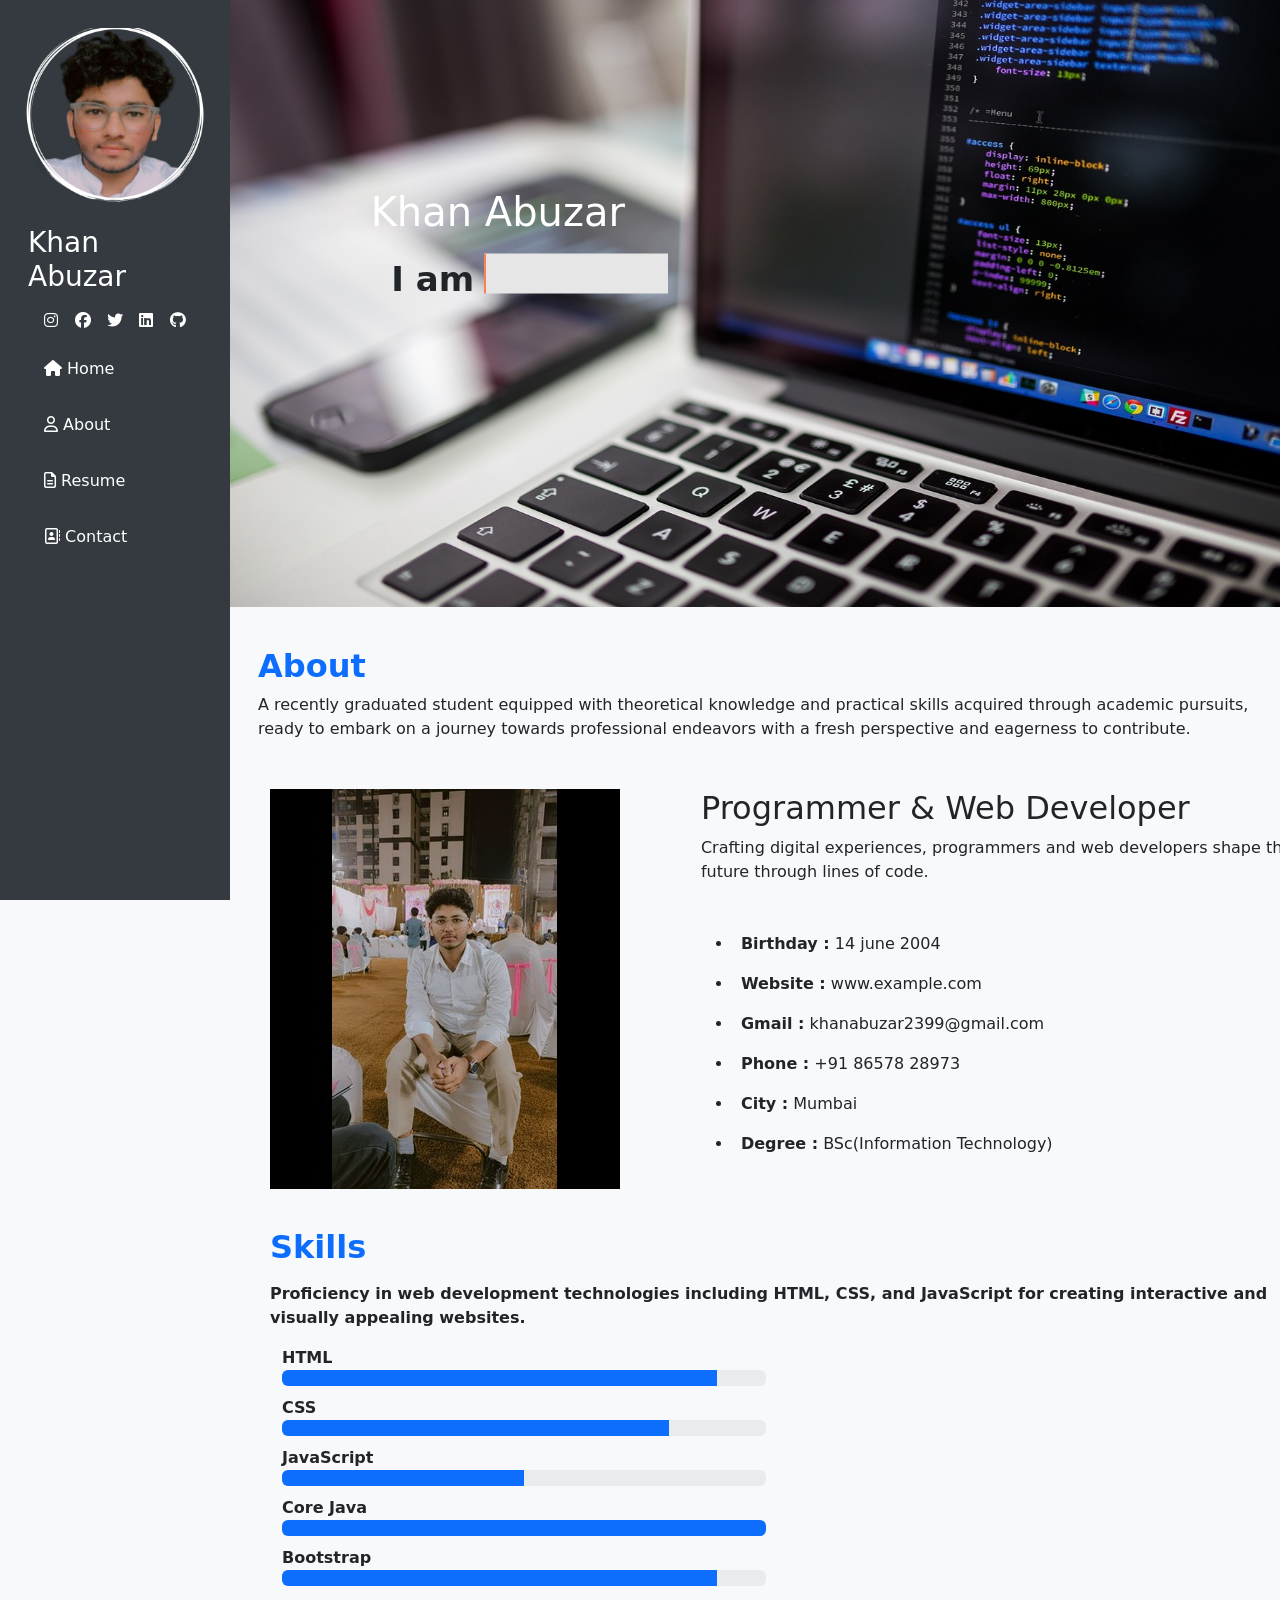
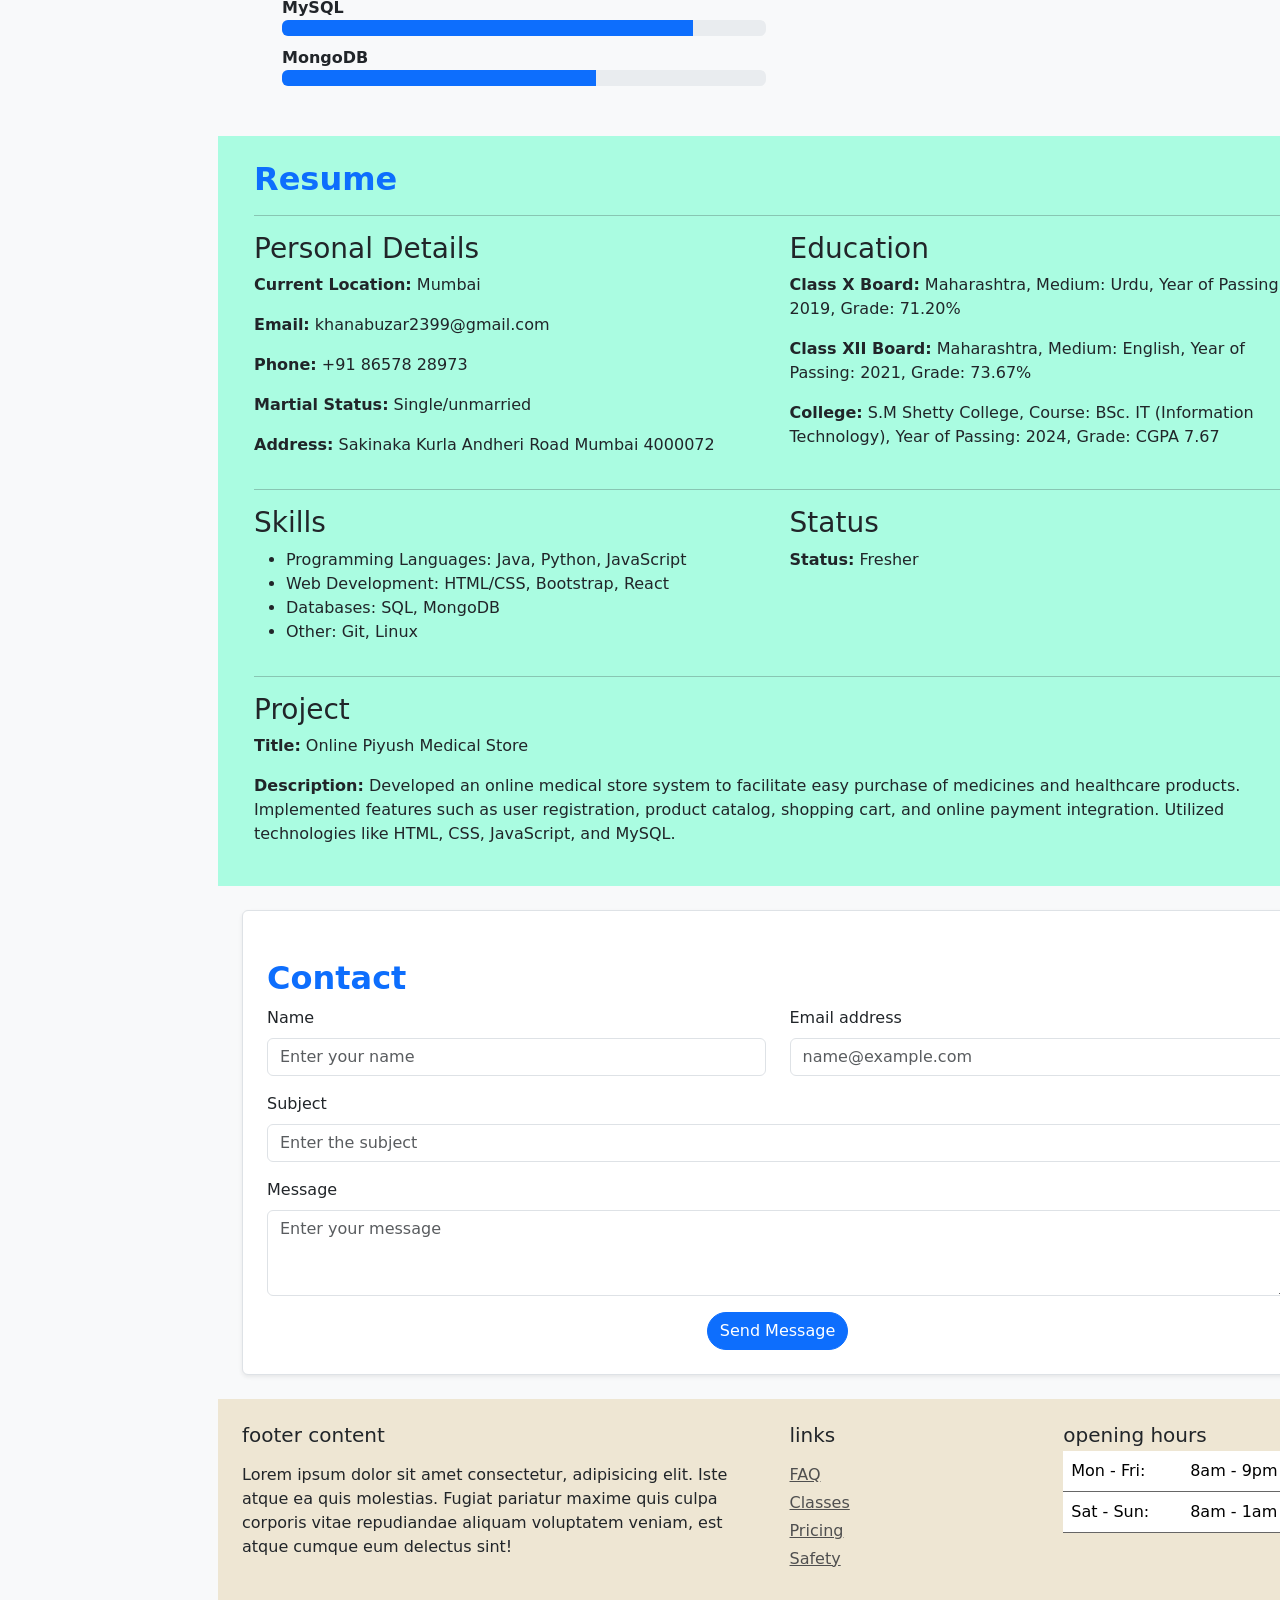
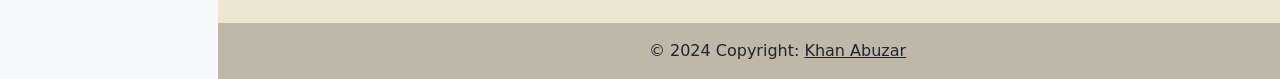
==== index.html @ fae21157 "updated" ====
<!DOCTYPE html>
<html lang="en">

<head>
  <meta charset="UTF-8">
  <meta name="viewport" content="width=device-width, initial-scale=1.0">
  <link rel="stylesheet" href="https://cdnjs.cloudflare.com/ajax/libs/font-awesome/6.5.2/css/all.min.css">
  <link href="https://cdn.jsdelivr.net/npm/bootstrap@5.0.2/dist/css/bootstrap.min.css" rel="stylesheet">
  <!-- <link rel="stylesheet" href="style.css"> -->

  <title>Portfolio</title>
  <link rel="stylesheet" href="style.css">
</head>

<body class="bg-light">
  <div class="container-fluid row bg-muted">
    <div class="col sidebar ">
      <div><img src="images/me.png" alt="Khan Abuzar" class="mt-2" style="width: 100%;height: 100%;"></div>
      <div><a href="#home" class="text-decoration-none">
          <h3 class="text-white m-2">Khan Abuzar</h3>
        </a></div>
      <div class="d-flex justify-content-evenly p-2">
        <a href="https://www.instagram.com/_khan._.abuzar?igsh=NXJ3Nm5ucWswZ2F3" target="_blank" class="text-white"><i
            class="fab fa-instagram"></i></a>
        <a href="https://www.facebook.com/khanabuzar2399?mibextid=ZbWKwL" target="_blank" class="text-white"><i
            class="fab fa-facebook"></i></a>
        <a href="https://x.com/khanabuzar2399?t=Pi8Bt6hVLqm0GGHhpwxqOA&s=08" target="_blank" class="text-white"><i
            class="fab fa-twitter"></i></a>
        <a href="https://www.linkedin.com/in/khan-abuzar-1356752b1" target="_blank" class="text-white"><i
            class="fab fa-linkedin"></i></a>
        <a href="https://github.com/khanabuzar-2399" target="_blank" class="text-white"><i
            class="fab fa-github"></i></a>
      </div>
      <div>
        <ul class="nav flex-column d-flex justify-content-evenly">
          <li class="nav-item m-2">
            <a class="nav-link text-white list-group-item-action" href="#home"><i class="fas fa-home"></i> Home</a>
          </li>
          <li class="nav-item m-2">
            <a class="nav-link text-white list-group-item-action" href="#about"><i class="far fa-user"></i> About</a>
          </li>
          <li class="nav-item m-2">
            <a class="nav-link text-white list-group-item-action" href="#resume"><i class="far fa-file-alt"></i>
              Resume</a>
          </li>
          <li class="nav-item m-2">
            <a class="nav-link text-white list-group-item-action" href="#contact"><i class="far fa-address-book"></i>
              Contact</a>
          </li>
        </ul>
      </div>
    </div>
    <div class="col content-area ">
      <section id="home" class="position-relative">
        <img src="images/1.jpg" alt="Home" style="width: 1119px; height: 607px;">
        <h1 id="text" class="position-absolute translate-middle text-white ">Khan Abuzar</h1>
        <div class="animated-text position-absolute translate-middle" id="text2">
          I am  <span></span>
        </div>
      </section>
      <section id="about" class="m-4 p-3">
        <h2><b class="text-primary">About</b></h2>
        <p>A recently graduated student equipped with theoretical knowledge and practical skills acquired through
          academic pursuits, ready to embark on a journey towards professional endeavors with a fresh perspective and
          eagerness to contribute.</p>
        <div class="row mt-4 py-4">
          <div class="col-5 px-4"><img src="images/abuzar.jpeg" alt="Khan Abuzar" style="width: 350px; height: 400px;">
          </div>
          <div class="col">
            <h2>Programmer & Web Developer</h2>
            <p>Crafting digital experiences, programmers and web developers shape the future through lines of code.</p>
            <ul class="py-4">
              <li class="p-2"><b>Birthday :</b> 14 june 2004</li>
              <li class="p-2"><b>Website :</b> www.example.com</li>
              <li class="p-2"><b>Gmail :</b> khanabuzar2399@gmail.com</li>
              <li class="p-2"><b>Phone :</b> +91 86578 28973</li>
              <li class="p-2"><b>City :</b> Mumbai</li>
              <li class="p-2"><b>Degree :</b> BSc(Information Technology)</li>
            </ul>
          </div>
        </div>
        <div class="container-fluid bg-muted">
          <h2><b class="text-primary">Skills</b></h2>
          <p></p>
          <p><b>Proficiency in web development technologies including HTML, CSS, and JavaScript for creating interactive
              and visually appealing websites.</b></p>
          <div class="container">
            <div class="row">
              <div class="col-md-6">
                <div class="skill">
                  <div class="skill-name">HTML</div>
                  <div class="progress">
                    <div class="progress-bar" role="progressbar" style="width: 90%;" aria-valuenow="90"
                      aria-valuemin="0" aria-valuemax="100"></div>
                  </div>
                </div>
                <div class="skill">
                  <div class="skill-name">CSS</div>
                  <div class="progress">
                    <div class="progress-bar" role="progressbar" style="width: 80%;" aria-valuenow="80"
                      aria-valuemin="0" aria-valuemax="100"></div>
                  </div>
                </div>
                <div class="skill">
                  <div class="skill-name">JavaScript</div>
                  <div class="progress">
                    <div class="progress-bar" role="progressbar" style="width: 50%;" aria-valuenow="75"
                      aria-valuemin="0" aria-valuemax="100"></div>
                  </div>
                </div>
                <div class="skill">
                  <div class="skill-name">Core Java</div>
                  <div class="progress">
                    <div class="progress-bar" role="progressbar" style="width: 100%;" aria-valuenow="75"
                      aria-valuemin="0" aria-valuemax="100"></div>
                  </div>
                </div>
                <div class="skill">
                  <div class="skill-name">Bootstrap</div>
                  <div class="progress">
                    <div class="progress-bar" role="progressbar" style="width: 90%;" aria-valuenow="75"
                      aria-valuemin="0" aria-valuemax="100"></div>
                  </div>
                </div>
                <div class="skill">
                  <div class="skill-name">MySQL</div>
                  <div class="progress">
                    <div class="progress-bar" role="progressbar" style="width: 85%;" aria-valuenow="75"
                      aria-valuemin="0" aria-valuemax="100"></div>
                  </div>
                </div>
                <div class="skill">
                  <div class="skill-name">MongoDB</div>
                  <div class="progress">
                    <div class="progress-bar" role="progressbar" style="width: 65%;" aria-valuenow="80"
                      aria-valuemin="0" aria-valuemax="100"></div>
                  </div>
                </div>
              </div>
            </div>
          </div>
        </div>
      </section>

      <section id="resume" class="mt-4 p-4 container-fluid" style="background-color: rgb(170, 252, 225);">

        <div class="container">
          <h2 class="text-primary"><b>Resume</b></h2>
          <hr>
          <div class="row">
            <div class="col-md-6">
              <h3>Personal Details</h3>
              <p><strong>Current Location:</strong> Mumbai</p>
              <p><strong>Email:</strong> khanabuzar2399@gmail.com</p>
              <p><strong>Phone:</strong> +91 86578 28973</p>
              <p><strong>Martial Status:</strong> Single/unmarried</p>
              <p><strong>Address:</strong> Sakinaka Kurla Andheri Road Mumbai 4000072</p>
            </div>
            <div class="col-md-6">
              <h3>Education</h3>
              <p><strong>Class X Board:</strong> Maharashtra, Medium: Urdu, Year of Passing: 2019, Grade: 71.20%</p>
              <p><strong>Class XII Board:</strong> Maharashtra, Medium: English, Year of Passing: 2021, Grade: 73.67%
              </p>
              <p><strong>College:</strong> S.M Shetty College, Course: BSc. IT (Information Technology), Year of
                Passing: 2024, Grade: CGPA 7.67</p>
            </div>
          </div>
          <hr>
          <div class="row">
            <div class="col-md-6">
              <h3>Skills</h3>
              <ul>
                <li>Programming Languages: Java, Python, JavaScript</li>
                <li>Web Development: HTML/CSS, Bootstrap, React</li>
                <li>Databases: SQL, MongoDB</li>
                <li>Other: Git, Linux</li>
              </ul>
            </div>
            <div class="col-md-6">
              <h3>Status</h3>
              <p><strong>Status:</strong> Fresher</p>
            </div>
          </div>
          <hr>
          <div class="row">
            <div class="col-md-12">
              <h3>Project</h3>
              <p><strong>Title:</strong> Online Piyush Medical Store</p>
              <p><strong>Description:</strong> Developed an online medical store system to facilitate easy purchase of
                medicines and healthcare products. Implemented features such as user registration, product catalog,
                shopping cart, and online payment integration. Utilized technologies like HTML, CSS, JavaScript,
                and MySQL.</p>
            </div>
          </div>
        </div>
      </section>



      <div
        class="bg-white m-4 shadow row no-gutters border rounded overflow-hidden flex-md-row mb-4 shadow-sm h-md-250 position-relative">
        <section id="contact" class="mt-4 p-4">
          <h2><b class="text-primary">Contact</b></h2>
          <form action="https://formsubmit.co/khanabuzar2399@gmail.com" method="POST">
            <div class="mb-3 row">
              <div class="col-md-6 mb-3 mb-md-0">
                <label for="name" class="form-label">Name</label>
                <input type="text" name="name" class="form-control" id="name" placeholder="Enter your name" required>
              </div>
              <div class="col-md-6">
                <label for="email" class="form-label">Email address</label>
                <input type="email" name="email" class="form-control" id="email" placeholder="name@example.com"
                  required>
              </div>
            </div>
            <div class="mb-3">
              <label for="subject" class="form-label">Subject</label>
              <input type="text" name="subject" class="form-control" id="subject" placeholder="Enter the subject"
                required>
            </div>
            <div class="mb-3">
              <label for="message" class="form-label">Message</label>
              <textarea class="form-control" id="message" name="message" rows="3" placeholder="Enter your message"
                required></textarea>
            </div>
            <div class="text-center">
              <button type="submit" class="btn btn-primary rounded-pill">Send Message</button>
              <input type="hidden" name="_template" value="table">
            </div>
          </form>
        </section>
      </div>

      <div class="container-">
        <footer style="background-color: #eee6d3;">
          <div class="container p-4">
            <div class="row">
              <div class="col-lg-6 col-md-12 mb-4">
                <h5 class="mb-3 text-dark">footer content</h5>
                <p>
                  Lorem ipsum dolor sit amet consectetur, adipisicing elit. Iste atque ea quis
                  molestias. Fugiat pariatur maxime quis culpa corporis vitae repudiandae aliquam
                  voluptatem veniam, est atque cumque eum delectus sint!
                </p>
              </div>
              <div class="col-lg-3 col-md-6 mb-4">
                <h5 class="mb-3 text-dark">links</h5>
                <ul class="list-unstyled mb-0">
                  <li class="mb-1">
                    <a href="#!" style="color: #4f4f4f;">FAQ</a>
                  </li>
                  <li class="mb-1">
                    <a href="#!" style="color: #4f4f4f;">Classes</a>
                  </li>
                  <li class="mb-1">
                    <a href="#!" style="color: #4f4f4f;">Pricing</a>
                  </li>
                  <li>
                    <a href="#!" style="color: #4f4f4f;">Safety</a>
                  </li>
                </ul>
              </div>
              <div class="col-lg-3 col-md-6 mb-4">
                <h5 class="mb-1 text-dark">opening hours</h5>
                <table class="table" style="border-color: #666;">
                  <tbody>
                    <tr>
                      <td>Mon - Fri:</td>
                      <td>8am - 9pm</td>
                    </tr>
                    <tr>
                      <td>Sat - Sun:</td>
                      <td>8am - 1am</td>
                    </tr>
                  </tbody>
                </table>
              </div>
            </div>
          </div>
          <div class="text-center p-3" style="background-color: rgba(0, 0, 0, 0.2);">
            © 2024 Copyright:
            <a class="text-dark" href="#">Khan Abuzar</a>
          </div>
          <!-- Copyright -->
        </footer>
        
      </div>
    </div>
  </div>




  <script src="https://cdn.jsdelivr.net/npm/bootstrap@5.0.2/dist/js/bootstrap.bundle.min.js"></script>
</body>

</html>
---- style.css ----
.skill {
  margin-bottom: 10px;
}

.skill-name {
  font-weight: bold;
}

.sidebar {
  position: fixed;
  top: 0;
  bottom: 0;
  left: 0;
  z-index: 1000;
  overflow-y: auto;
  width: 230px;
  padding: 20px;
  background-color: #343a40;
}

.content-area {
  margin-left: 206px;
  padding-right: 0;
}
#text{
  top: 35%;
  left: 25%;
}
#text2{
  top: 46%;
  left: 28%;
}


.animated-text{
font-size: 34px;
font-weight: 600;
min-width: 280px;
}

.animated-text span{
position: relative;
}

.animated-text span::before{
content: "Youtuber";
color: #ff7f50;
animation: words 20s infinite;
}

.animated-text span::after{
content: "";
position: absolute;
width: calc(100% + 10px);
height: 100%;
background-color: #E6E6E6;
border-left: 2px solid #ff7f50;
right: -8px;
animation: cursor .8s infinite, typing 20s steps(14) infinite;
}

@keyframes cursor {
to{
    border-left: 2px solid #ff7f5000;
}
}

@keyframes words {
0%,20%{
    content: "Developer";
}
21%,40%{
    content: "Designer";
}
41%,60%{
    content: "Programmer";
}
61%,80%{
    content: "Freelancer";
}
81%,100%{
    content: "Fresher";
}
}

@keyframes typing {
10%,15%,30%,35%,50%,55%,70%,75%,90%,95%{
    width: 0;
}
5%,20%,25%,40%,45%,60%,65%,80%,85%{
    width: calc(100% + 8px);
}
}
---- style.css ----
.skill {
  margin-bottom: 10px;
}

.skill-name {
  font-weight: bold;
}

.sidebar {
  position: fixed;
  top: 0;
  bottom: 0;
  left: 0;
  z-index: 1000;
  overflow-y: auto;
  width: 230px;
  padding: 20px;
  background-color: #343a40;
}

.content-area {
  margin-left: 206px;
  padding-right: 0;
}
#text{
  top: 35%;
  left: 25%;
}
#text2{
  top: 46%;
  left: 28%;
}


.animated-text{
font-size: 34px;
font-weight: 600;
min-width: 280px;
}

.animated-text span{
position: relative;
}

.animated-text span::before{
content: "Youtuber";
color: #ff7f50;
animation: words 20s infinite;
}

.animated-text span::after{
content: "";
position: absolute;
width: calc(100% + 10px);
height: 100%;
background-color: #E6E6E6;
border-left: 2px solid #ff7f50;
right: -8px;
animation: cursor .8s infinite, typing 20s steps(14) infinite;
}

@keyframes cursor {
to{
    border-left: 2px solid #ff7f5000;
}
}

@keyframes words {
0%,20%{
    content: "Developer";
}
21%,40%{
    content: "Designer";
}
41%,60%{
    content: "Programmer";
}
61%,80%{
    content: "Freelancer";
}
81%,100%{
    content: "Fresher";
}
}

@keyframes typing {
10%,15%,30%,35%,50%,55%,70%,75%,90%,95%{
    width: 0;
}
5%,20%,25%,40%,45%,60%,65%,80%,85%{
    width: calc(100% + 8px);
}
}
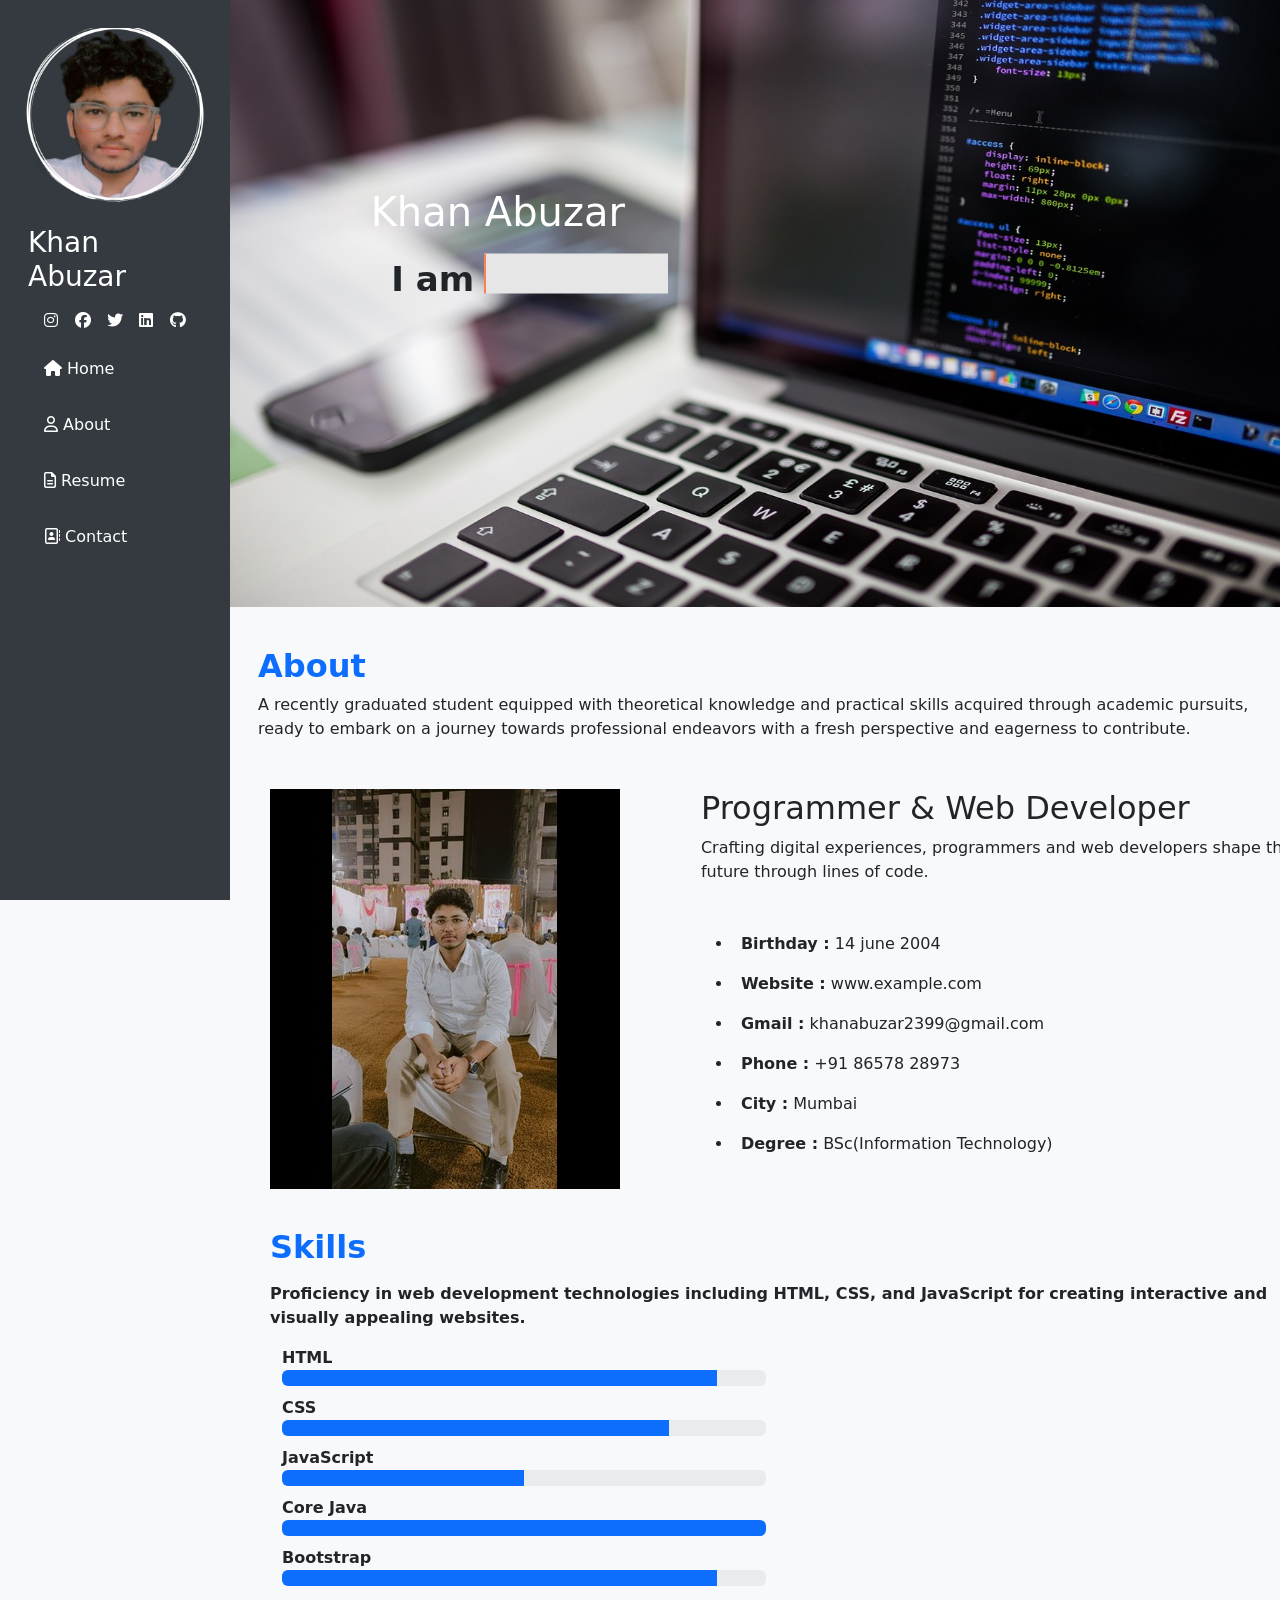
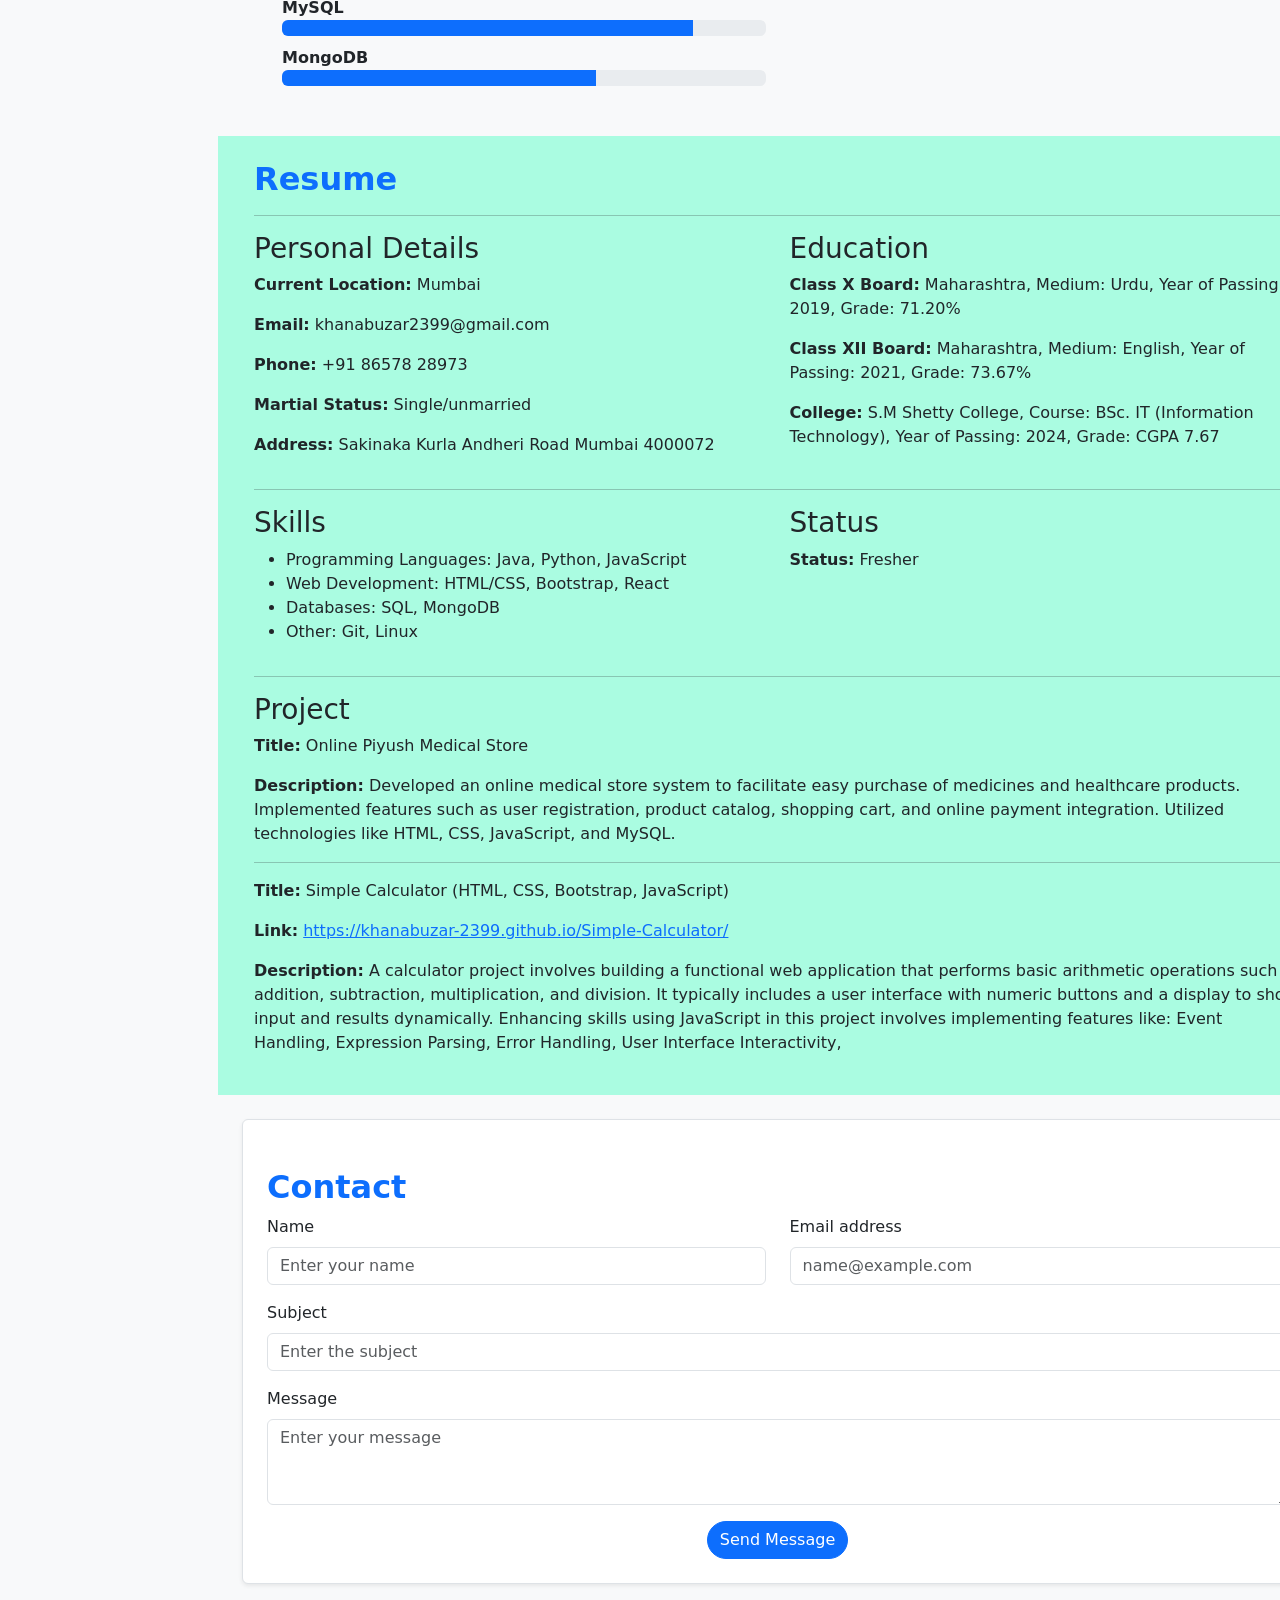
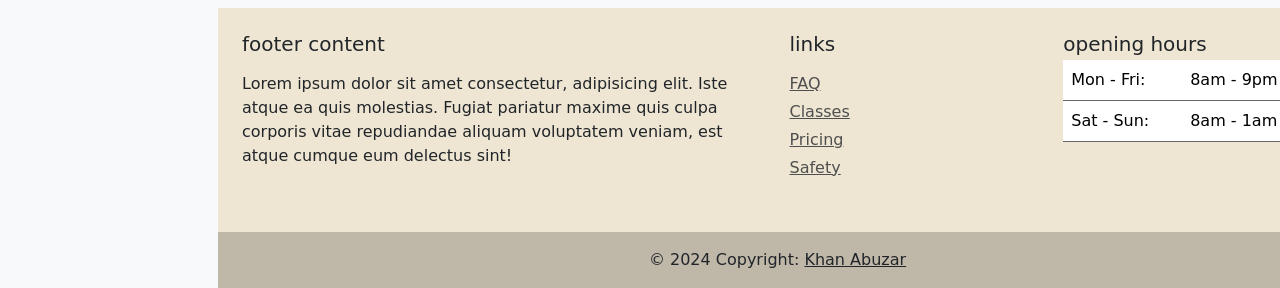
==== commit 903f1c36: "updated" ====
--- a/index.html
+++ b/index.html
@@ -55,7 +55,7 @@
         <img src="images/1.jpg" alt="Home" style="width: 1119px; height: 607px;">
         <h1 id="text" class="position-absolute translate-middle text-white ">Khan Abuzar</h1>
         <div class="animated-text position-absolute translate-middle" id="text2">
-          I am  <span></span>
+          I am <span></span>
         </div>
       </section>
       <section id="about" class="m-4 p-3">
@@ -190,6 +190,14 @@
                 medicines and healthcare products. Implemented features such as user registration, product catalog,
                 shopping cart, and online payment integration. Utilized technologies like HTML, CSS, JavaScript,
                 and MySQL.</p>
+              <hr>
+              <p><strong>Title:</strong> Simple Calculator (HTML, CSS, Bootstrap, JavaScript)</p>
+              <p><strong>Link:</strong> <a href="https://khanabuzar-2399.github.io/Simple-Calculator/" target="_blank">https://khanabuzar-2399.github.io/Simple-Calculator/</a></p>
+              <p><strong>Description:</strong> A calculator project involves building a functional web application that
+                performs basic arithmetic operations such as addition, subtraction, multiplication, and
+                division. It typically includes a user interface with numeric buttons and a display to show input and
+                results dynamically. Enhancing skills using JavaScript in this project involves implementing features
+                like: Event Handling, Expression Parsing, Error Handling, User Interface Interactivity, </p>
             </div>
           </div>
         </div>
@@ -283,7 +291,7 @@
           </div>
           <!-- Copyright -->
         </footer>
-        
+
       </div>
     </div>
   </div>
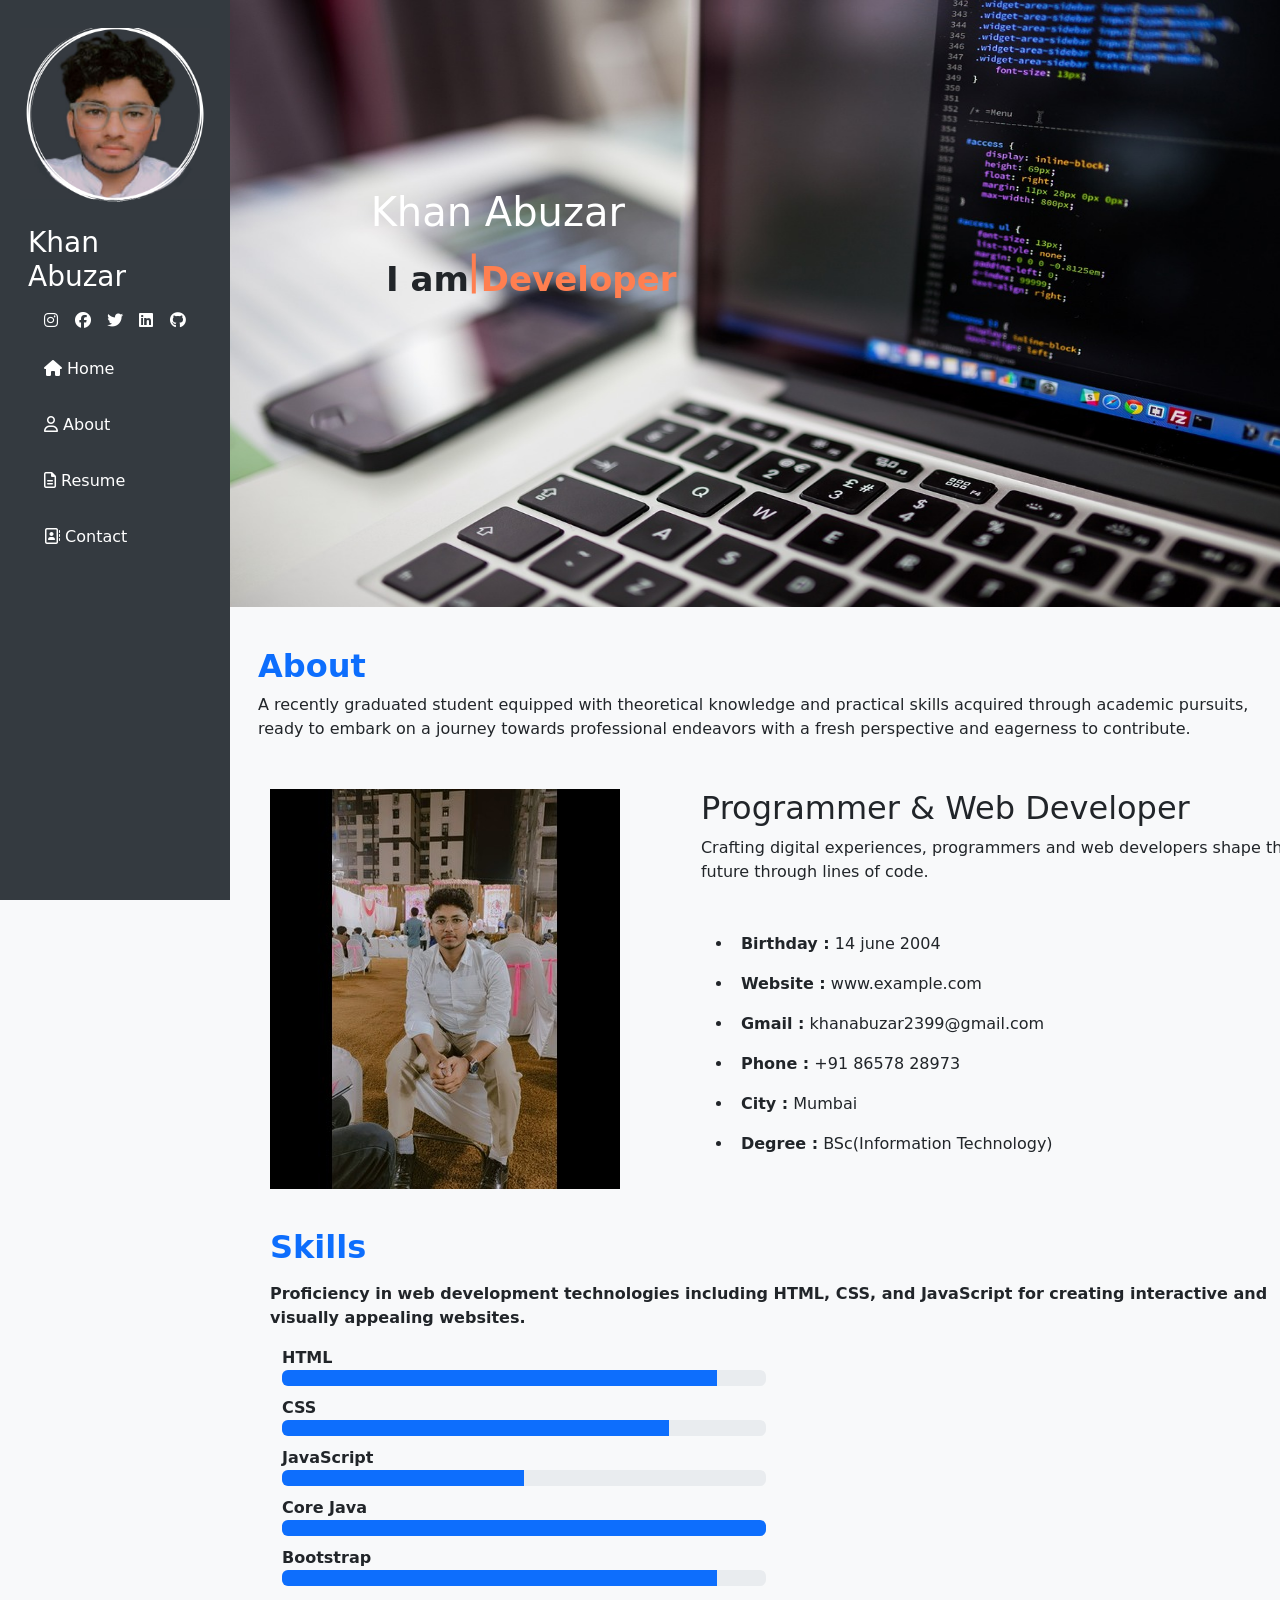
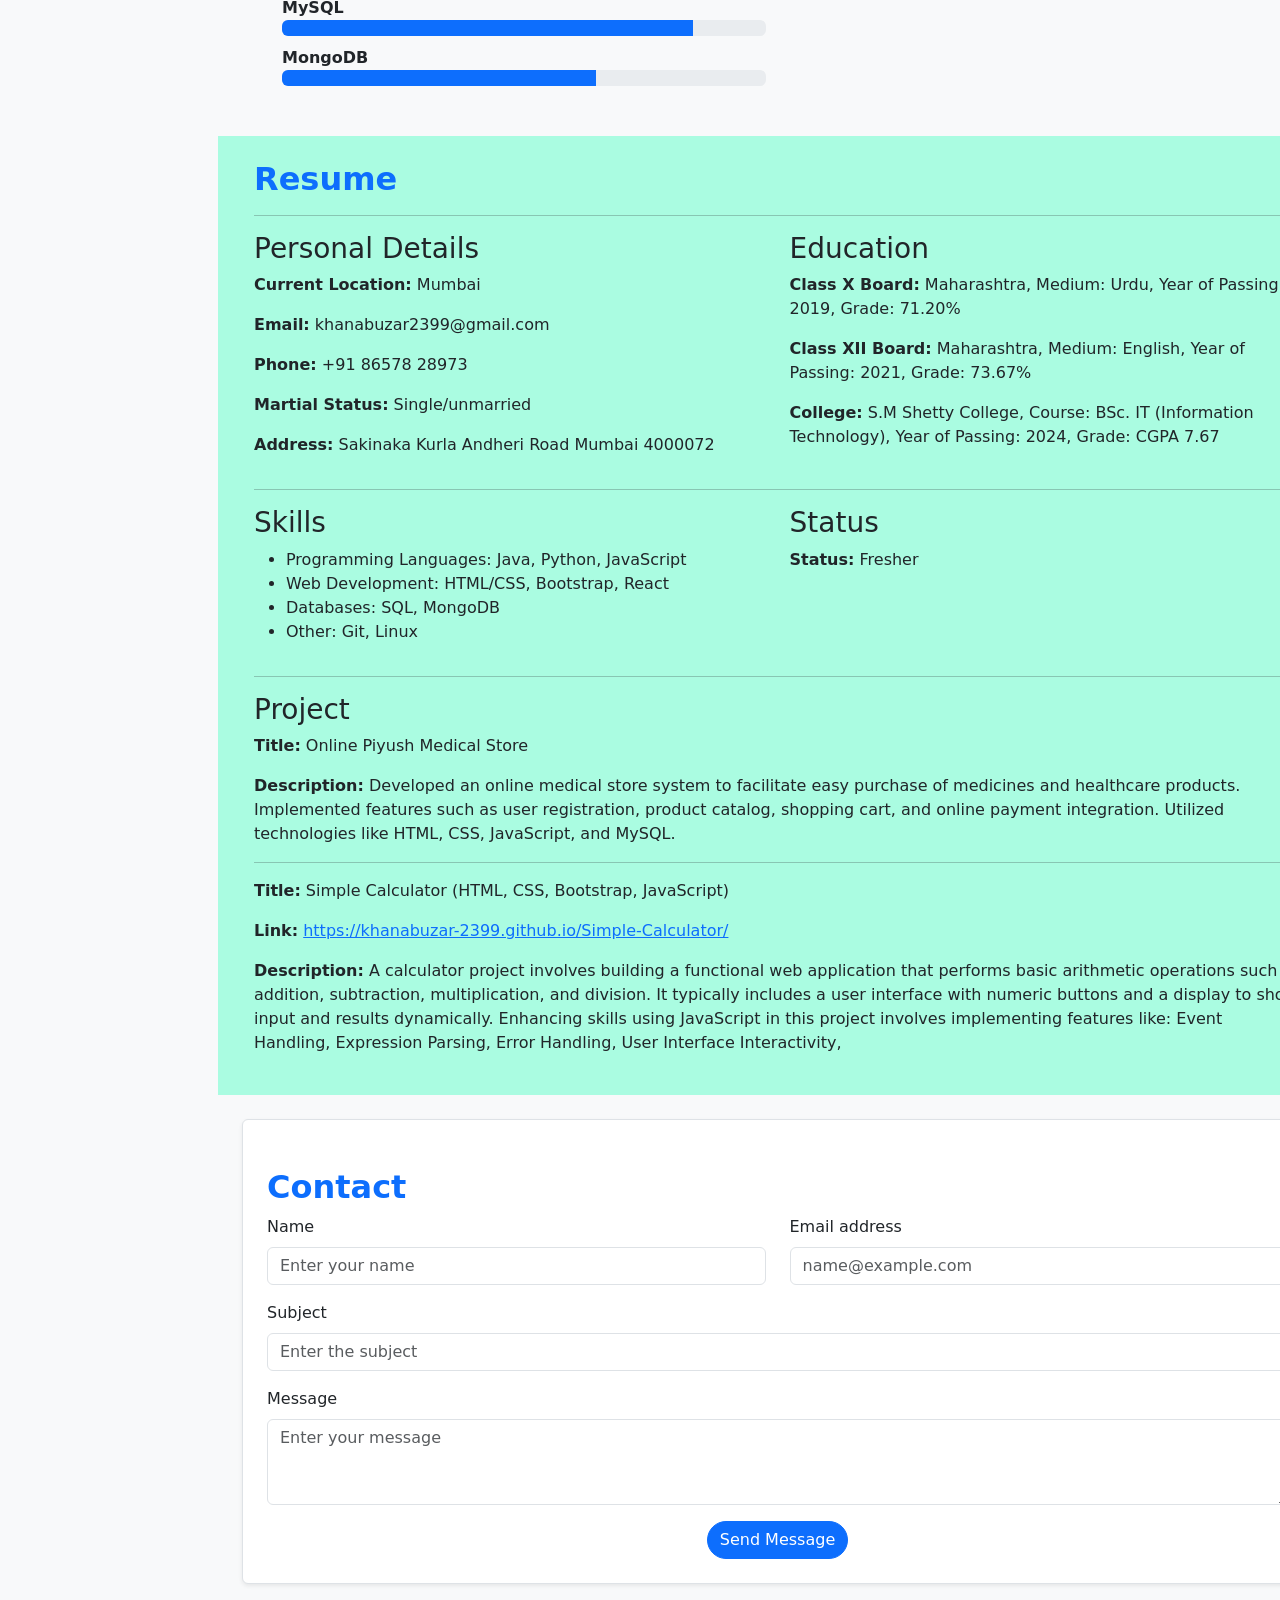
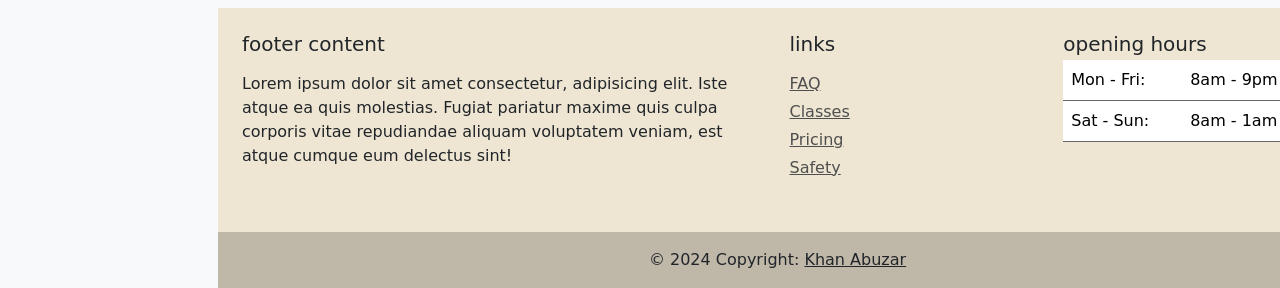
==== commit f343e97c: "1" ====
--- a/index.html
+++ b/index.html
@@ -296,9 +296,6 @@
     </div>
   </div>
 
-
-
-
   <script src="https://cdn.jsdelivr.net/npm/bootstrap@5.0.2/dist/js/bootstrap.bundle.min.js"></script>
 </body>
 
--- a/style.css
+++ b/style.css
@@ -44,7 +44,7 @@
 }
 
 .animated-text span::before{
-content: "Youtuber";
+content: "Developer";
 color: #ff7f50;
 animation: words 20s infinite;
 }
@@ -54,9 +54,9 @@
 position: absolute;
 width: calc(100% + 10px);
 height: 100%;
-background-color: #E6E6E6;
-border-left: 2px solid #ff7f50;
-right: -8px;
+/* background-color: #000000; */
+border-left: 4px solid #ff7f50;
+right: -1px;
 animation: cursor .8s infinite, typing 20s steps(14) infinite;
 }
 
@@ -78,7 +78,7 @@
 }
 61%,80%{
     content: "Freelancer";
-}
+} 
 81%,100%{
     content: "Fresher";
 }
--- a/style.css
+++ b/style.css
@@ -44,7 +44,7 @@
 }
 
 .animated-text span::before{
-content: "Youtuber";
+content: "Developer";
 color: #ff7f50;
 animation: words 20s infinite;
 }
@@ -54,9 +54,9 @@
 position: absolute;
 width: calc(100% + 10px);
 height: 100%;
-background-color: #E6E6E6;
-border-left: 2px solid #ff7f50;
-right: -8px;
+/* background-color: #000000; */
+border-left: 4px solid #ff7f50;
+right: -1px;
 animation: cursor .8s infinite, typing 20s steps(14) infinite;
 }
 
@@ -78,7 +78,7 @@
 }
 61%,80%{
     content: "Freelancer";
-}
+} 
 81%,100%{
     content: "Fresher";
 }
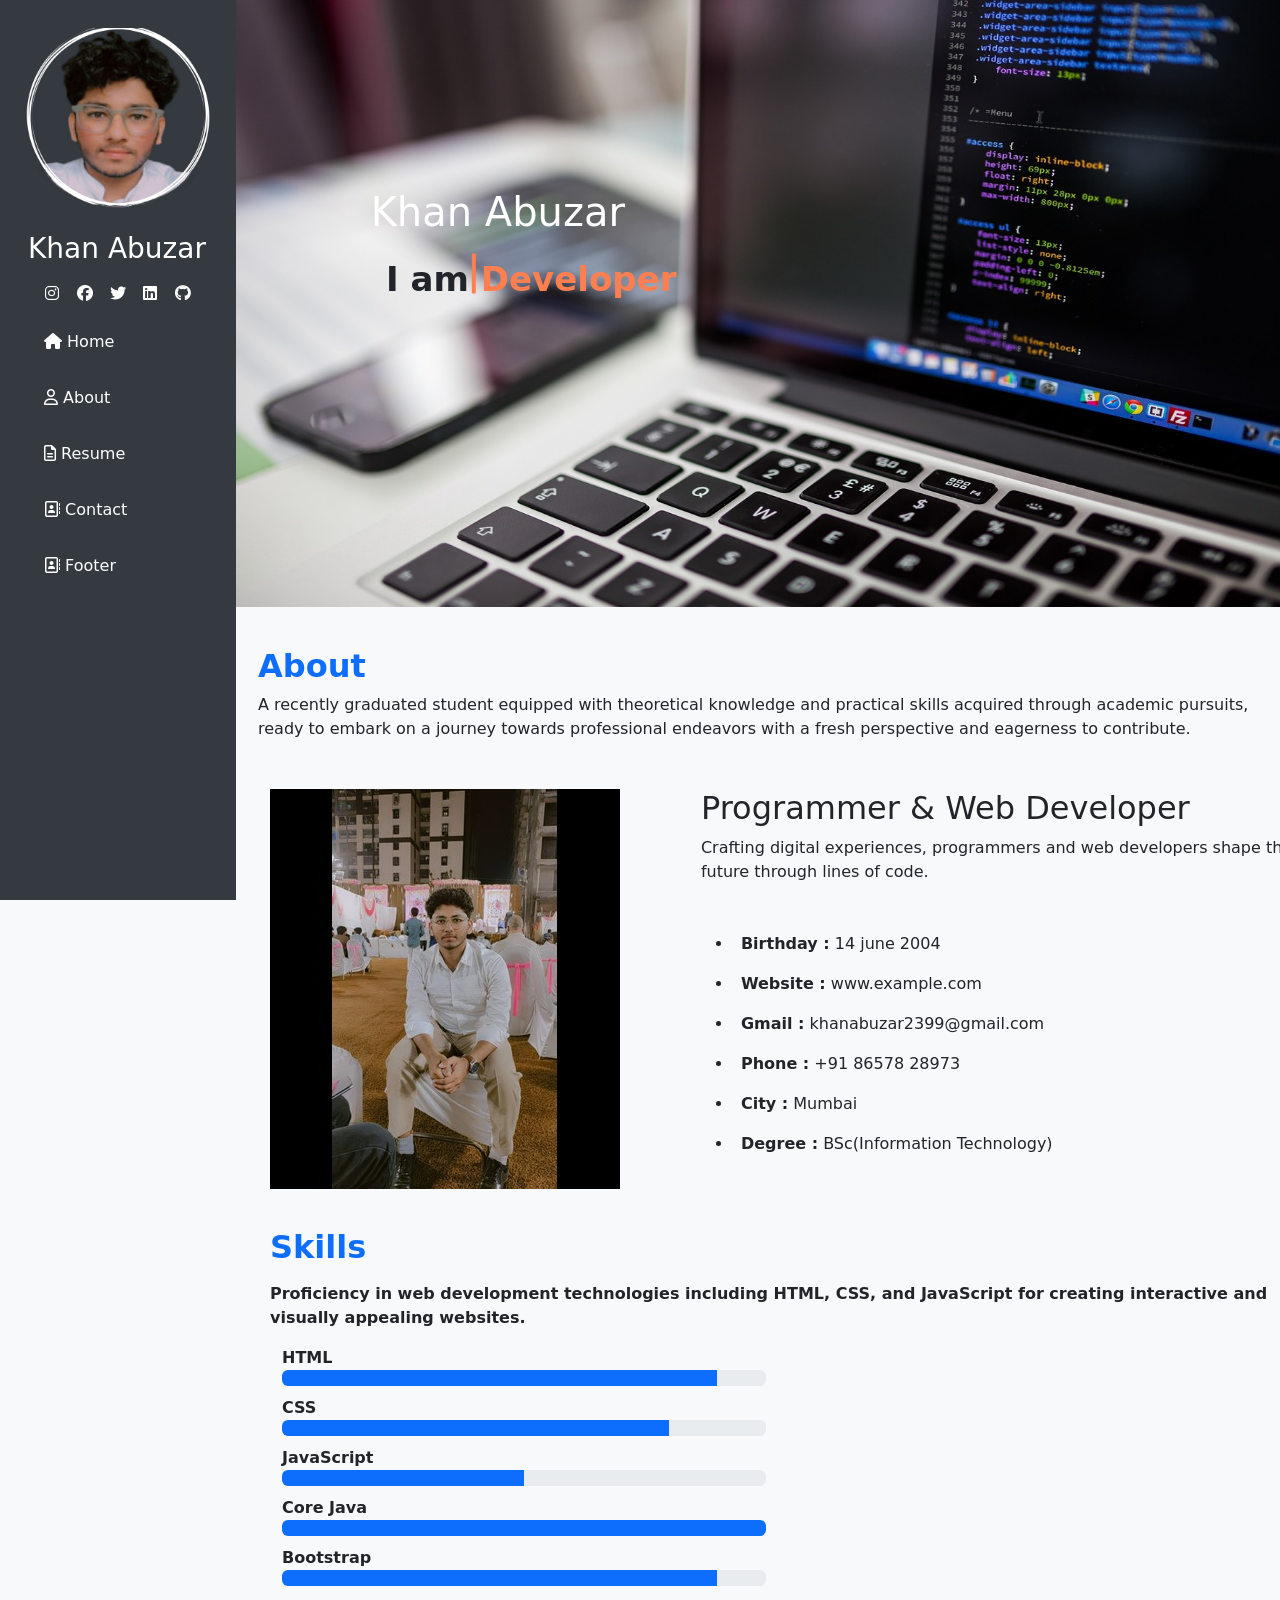
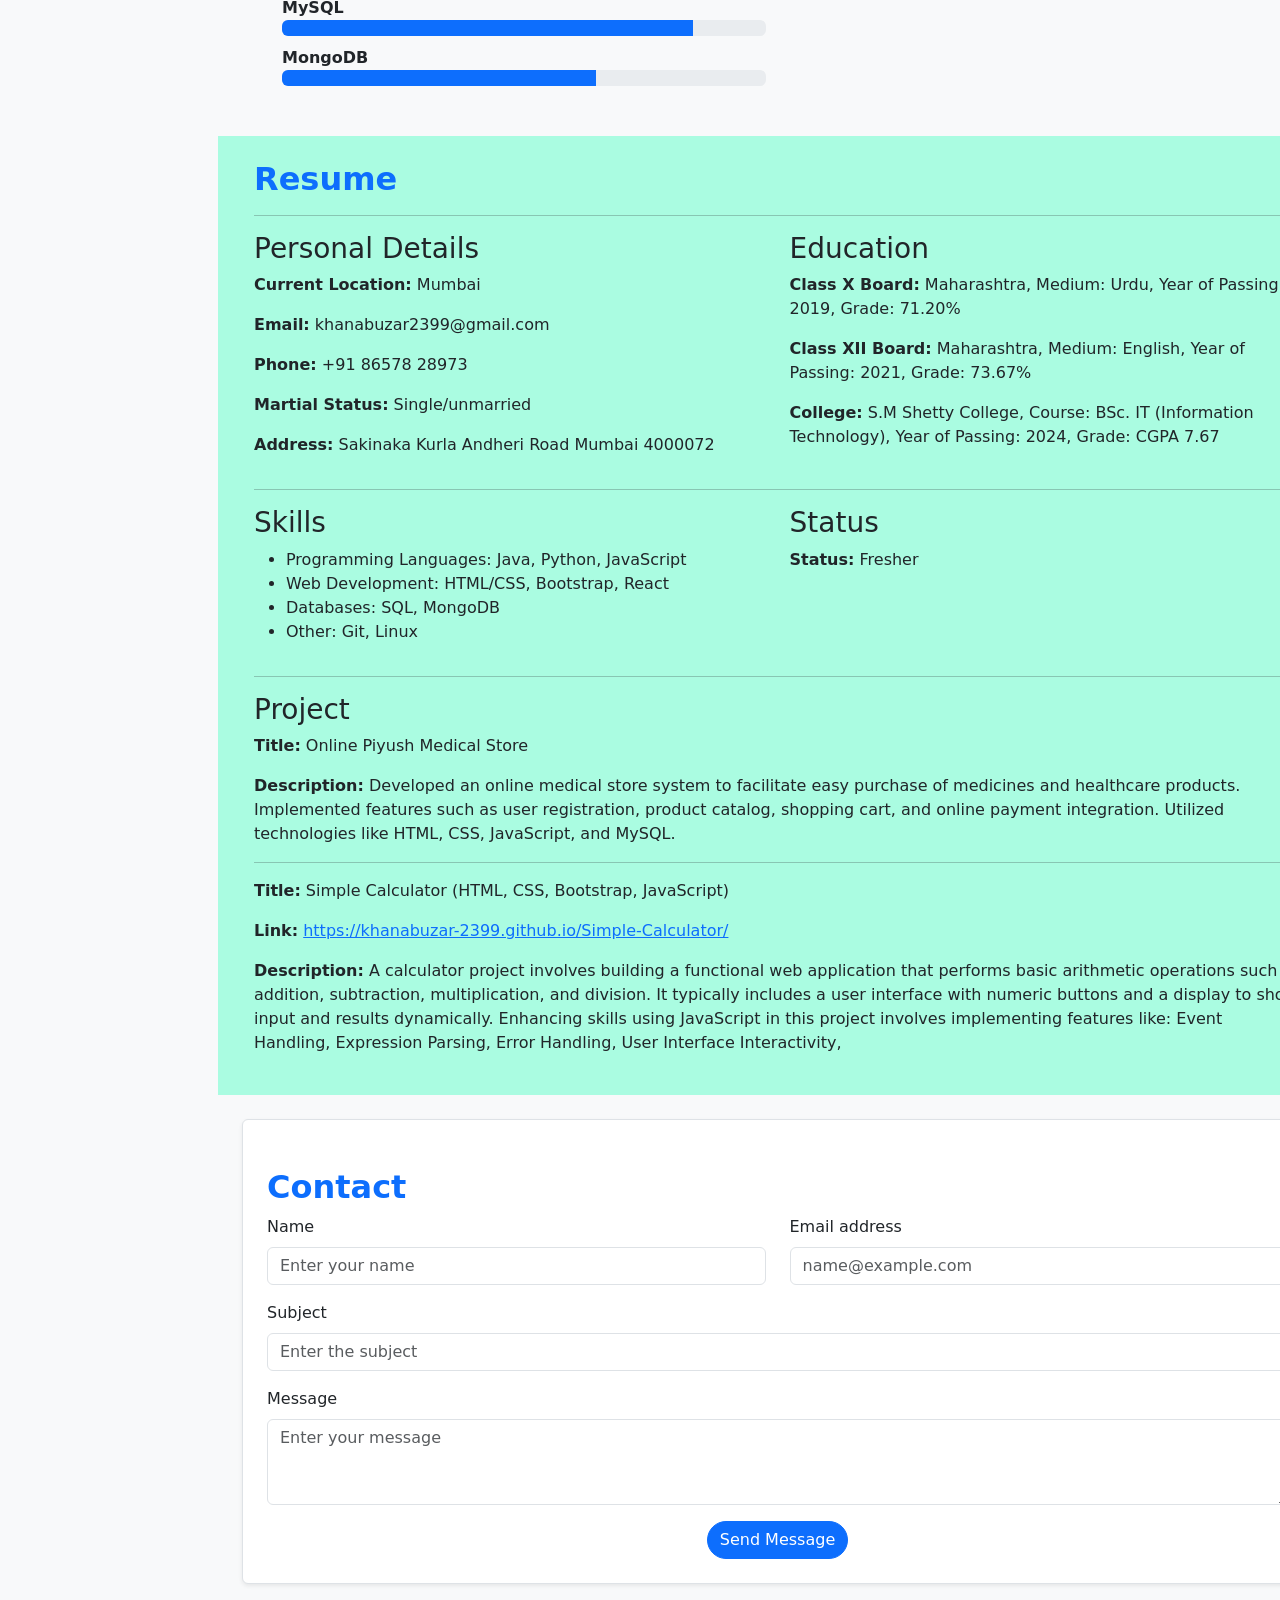
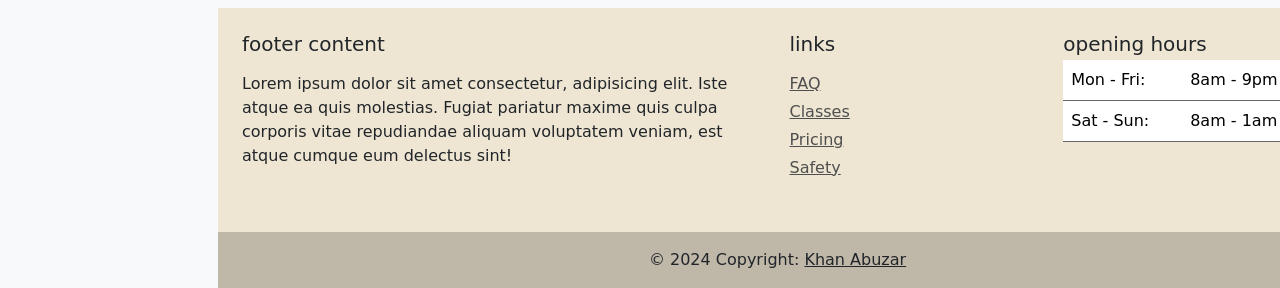
==== commit 72b255a1: "236" ====
--- a/index.html
+++ b/index.html
@@ -47,6 +47,10 @@
             <a class="nav-link text-white list-group-item-action" href="#contact"><i class="far fa-address-book"></i>
               Contact</a>
           </li>
+          <li class="nav-item m-2">
+            <a class="nav-link text-white list-group-item-action" href="#footer"><i class="far fa-address-book"></i>
+              Footer</a>
+          </li>
         </ul>
       </div>
     </div>
@@ -192,7 +196,8 @@
                 and MySQL.</p>
               <hr>
               <p><strong>Title:</strong> Simple Calculator (HTML, CSS, Bootstrap, JavaScript)</p>
-              <p><strong>Link:</strong> <a href="https://khanabuzar-2399.github.io/Simple-Calculator/" target="_blank">https://khanabuzar-2399.github.io/Simple-Calculator/</a></p>
+              <p><strong>Link:</strong> <a href="https://khanabuzar-2399.github.io/Simple-Calculator/"
+                  target="_blank">https://khanabuzar-2399.github.io/Simple-Calculator/</a></p>
               <p><strong>Description:</strong> A calculator project involves building a functional web application that
                 performs basic arithmetic operations such as addition, subtraction, multiplication, and
                 division. It typically includes a user interface with numeric buttons and a display to show input and
@@ -239,7 +244,7 @@
         </section>
       </div>
 
-      <div class="container-">
+      <div class="container-" id="footer">
         <footer style="background-color: #eee6d3;">
           <div class="container p-4">
             <div class="row">
--- a/style.css
+++ b/style.css
@@ -14,7 +14,7 @@
   left: 0;
   z-index: 1000;
   overflow-y: auto;
-  width: 230px;
+  width: 236px;
   padding: 20px;
   background-color: #343a40;
 }
--- a/style.css
+++ b/style.css
@@ -14,7 +14,7 @@
   left: 0;
   z-index: 1000;
   overflow-y: auto;
-  width: 230px;
+  width: 236px;
   padding: 20px;
   background-color: #343a40;
 }
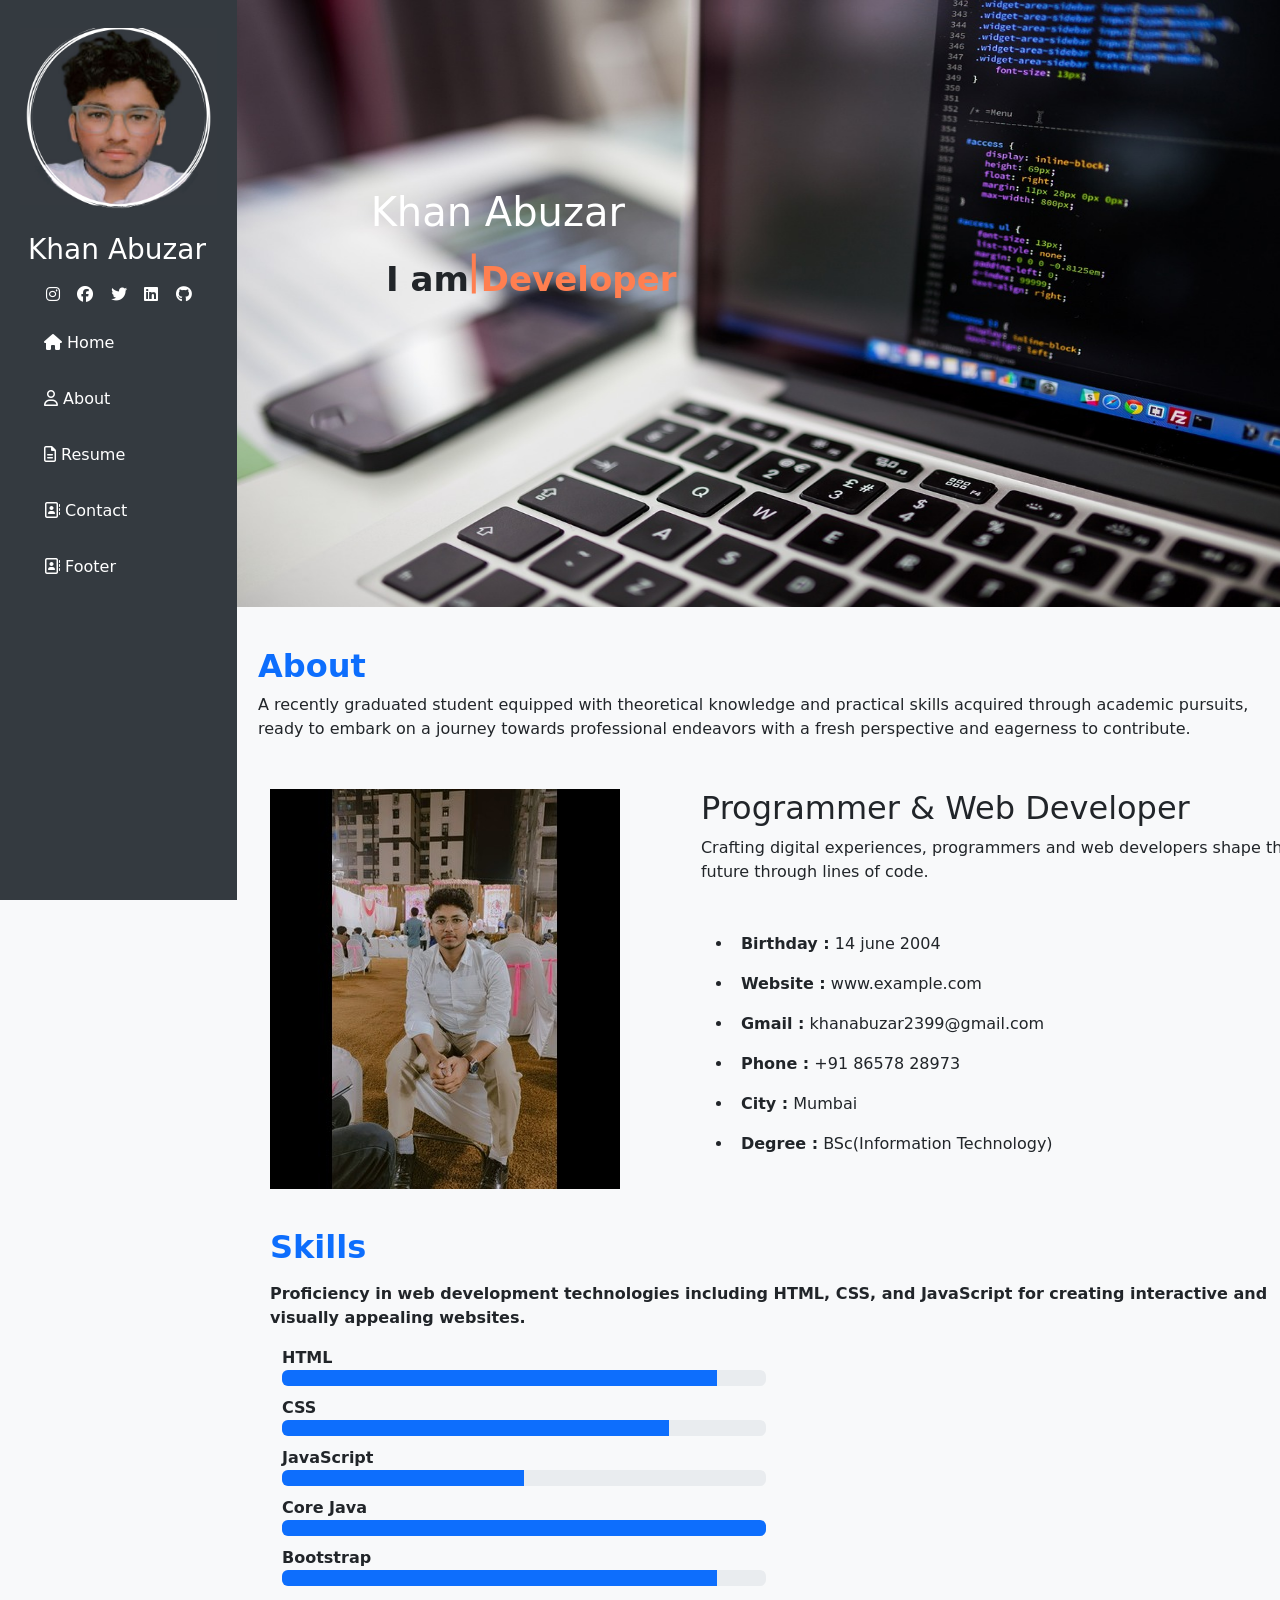
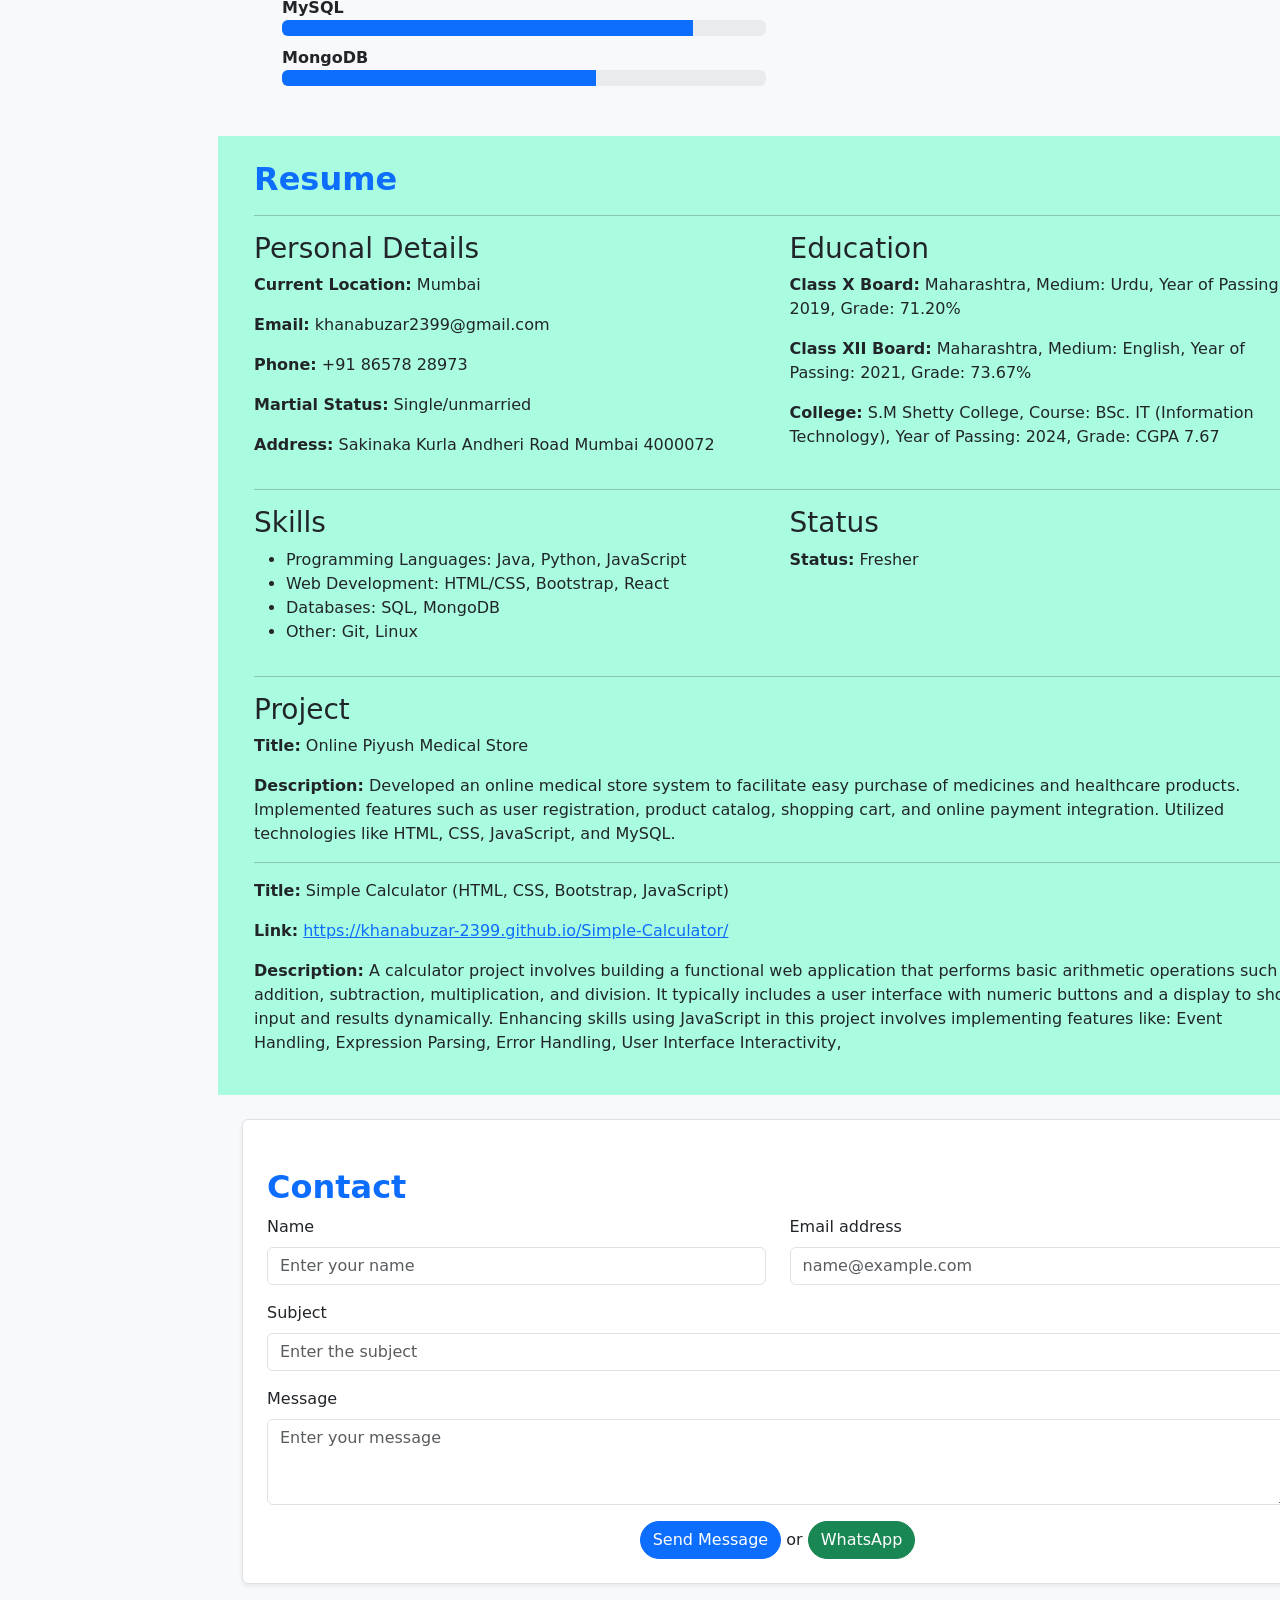
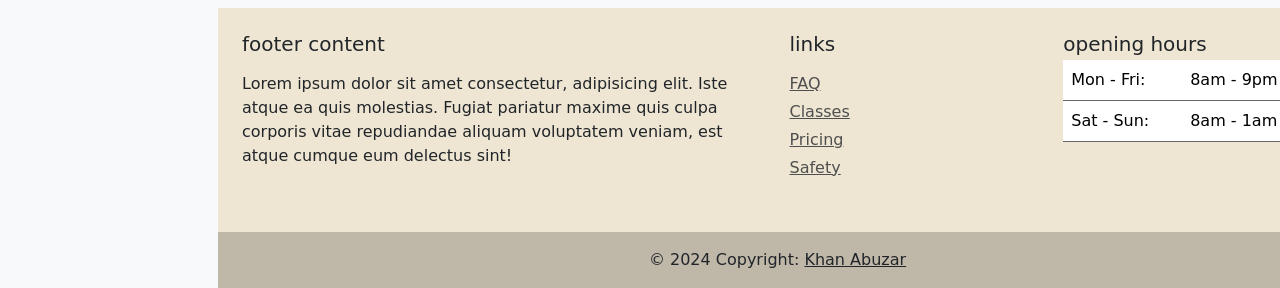
==== commit 9ebd6ced: "add whataspp button" ====
--- a/index.html
+++ b/index.html
@@ -237,7 +237,8 @@
                 required></textarea>
             </div>
             <div class="text-center">
-              <button type="submit" class="btn btn-primary rounded-pill">Send Message</button>
+              <button type="submit" class="btn btn-primary rounded-pill">Send Message</button> or 
+              <button type="submit" class="btn btn-success rounded-pill"><a href="https://wa.me/+918657828973" class="text-decoration-none text-white">WhatsApp</a></button>
               <input type="hidden" name="_template" value="table">
             </div>
           </form>
@@ -294,9 +295,7 @@
             © 2024 Copyright:
             <a class="text-dark" href="#">Khan Abuzar</a>
           </div>
-          <!-- Copyright -->
         </footer>
-
       </div>
     </div>
   </div>
--- a/style.css
+++ b/style.css
@@ -14,7 +14,7 @@
   left: 0;
   z-index: 1000;
   overflow-y: auto;
-  width: 236px;
+  width: 237px;
   padding: 20px;
   background-color: #343a40;
 }
--- a/style.css
+++ b/style.css
@@ -14,7 +14,7 @@
   left: 0;
   z-index: 1000;
   overflow-y: auto;
-  width: 236px;
+  width: 237px;
   padding: 20px;
   background-color: #343a40;
 }
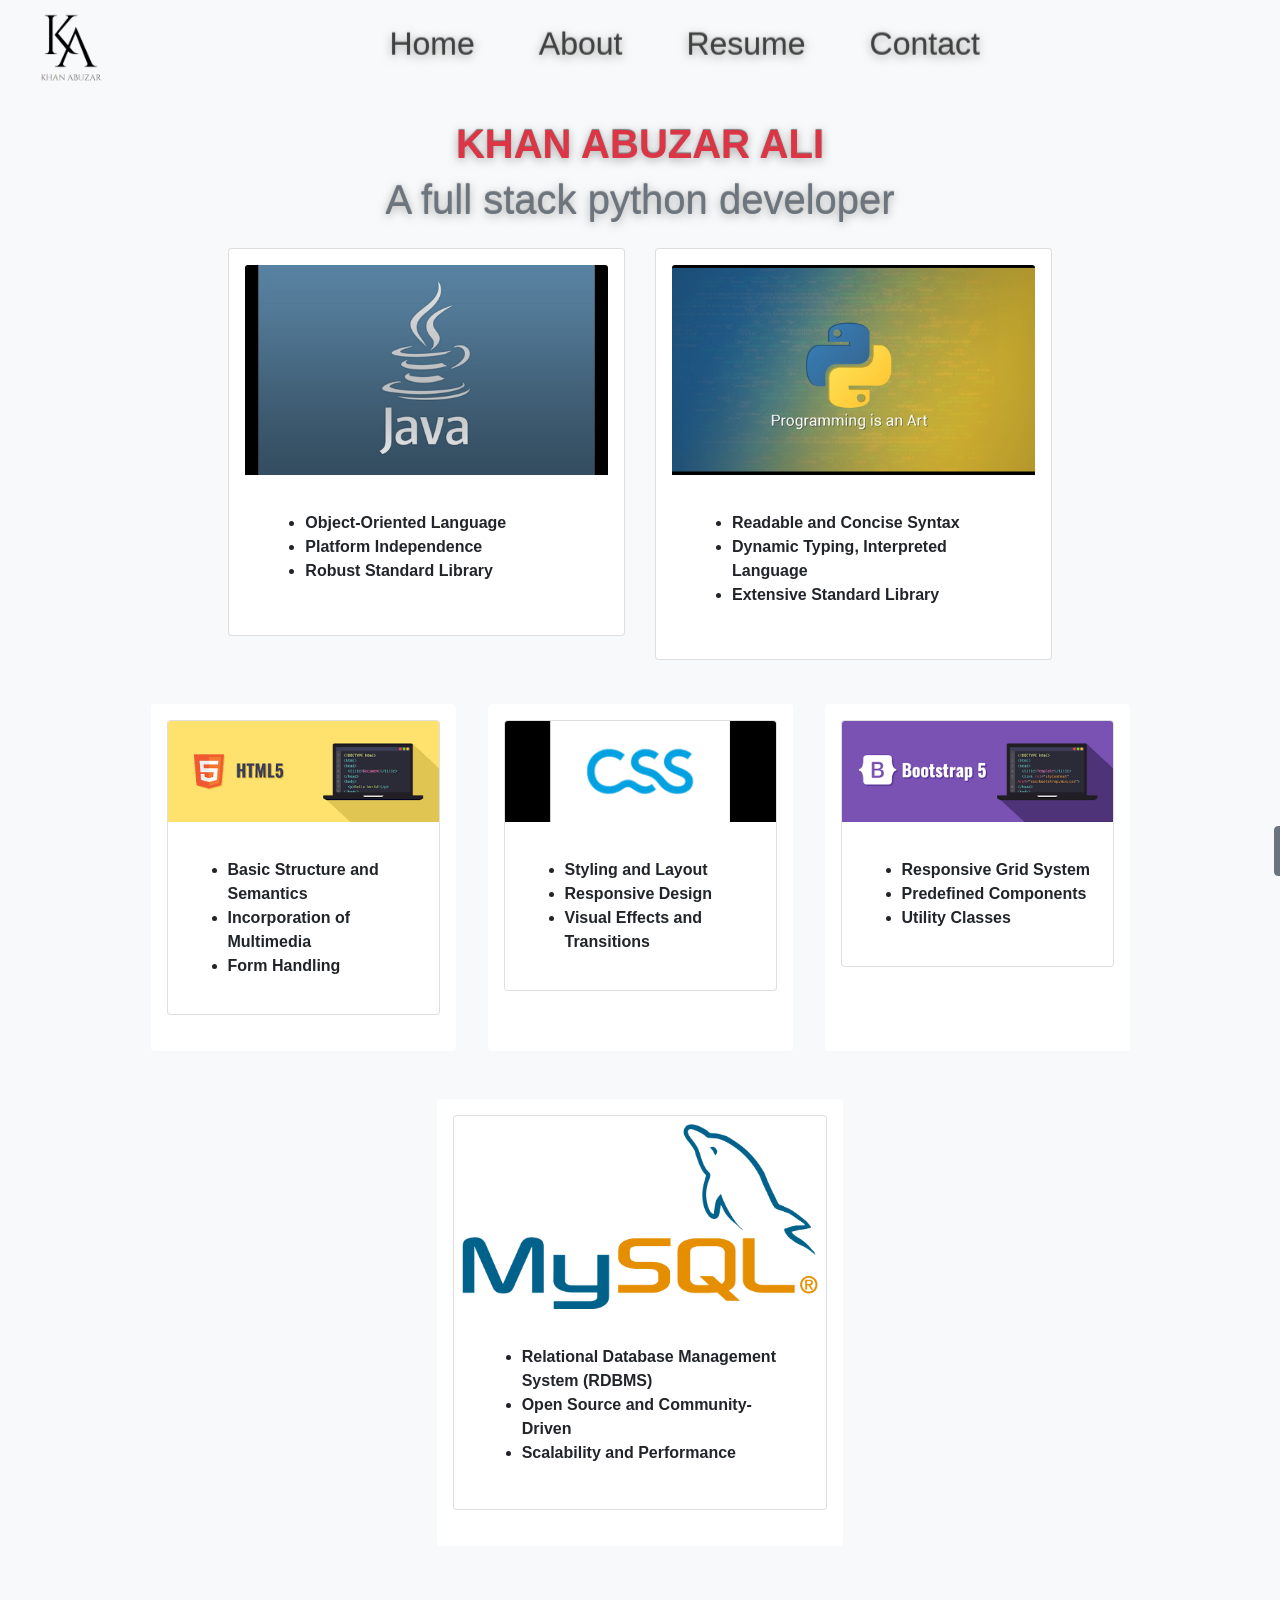
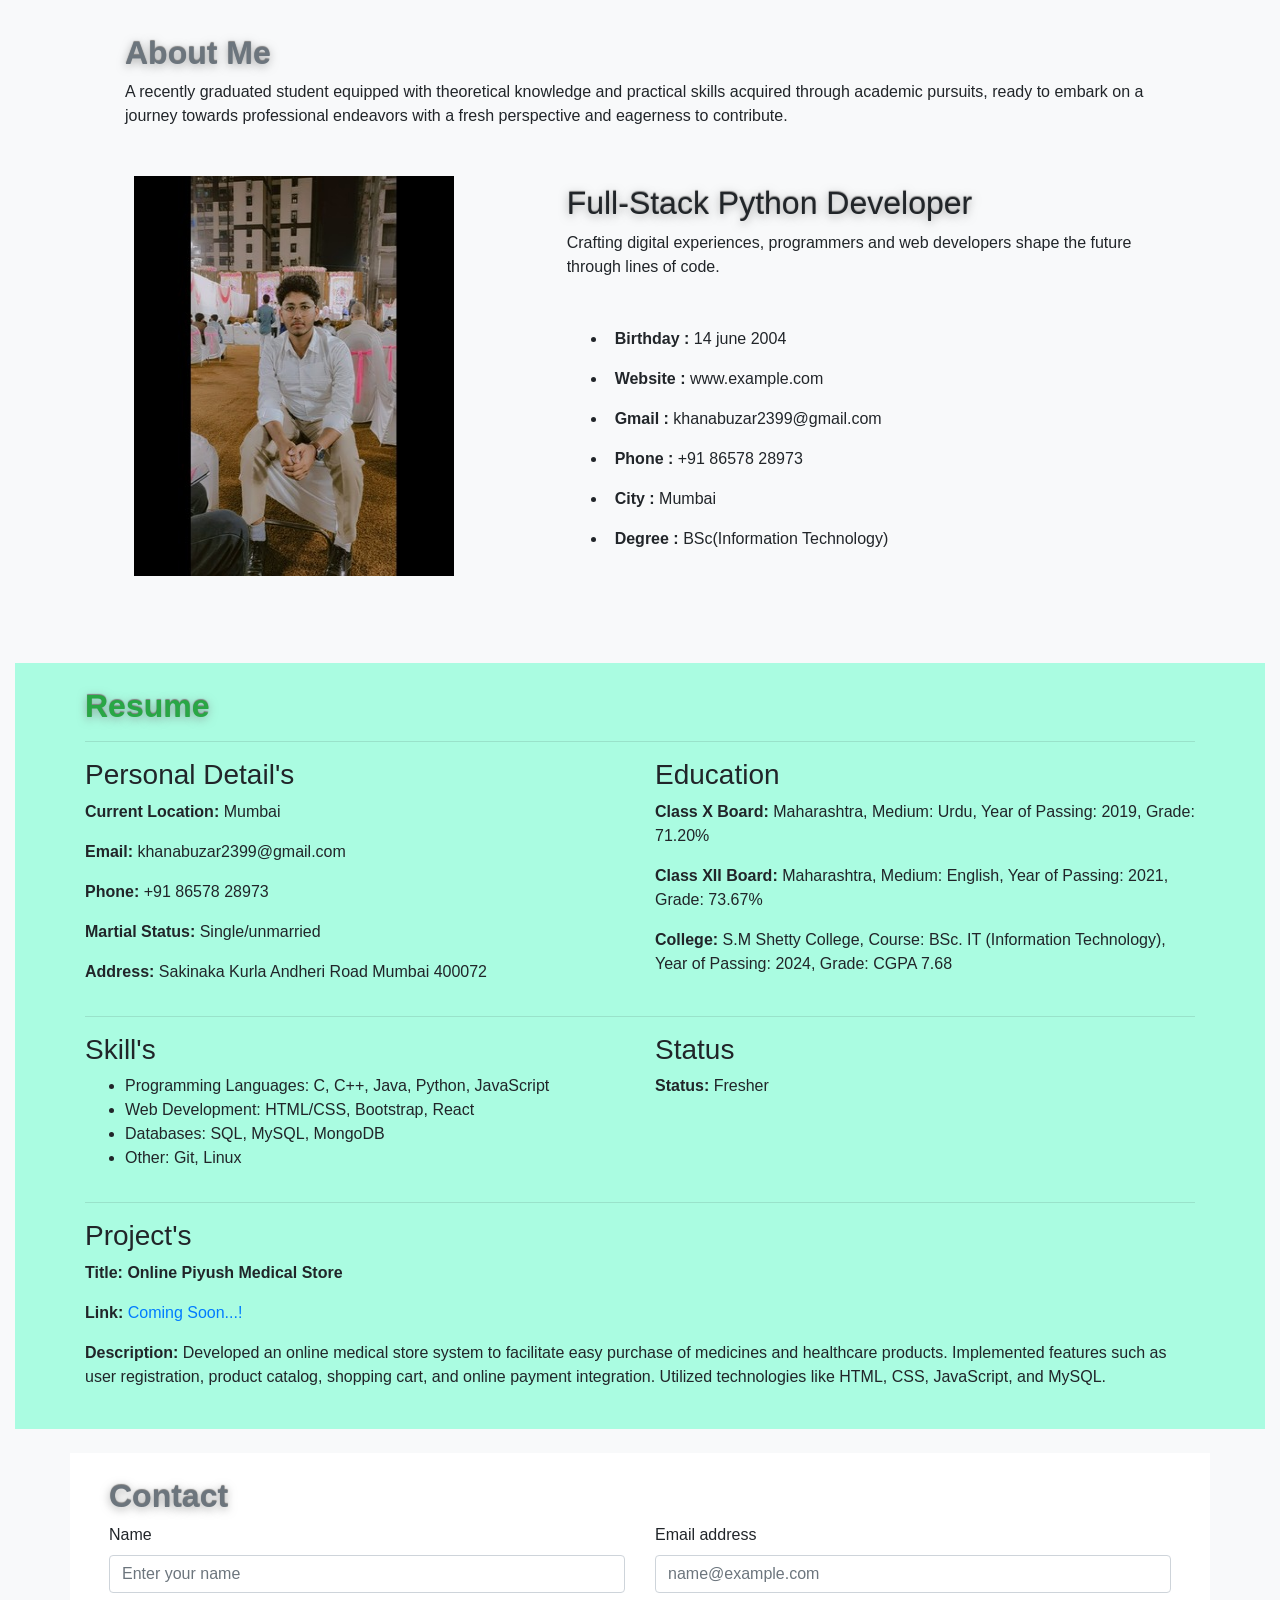
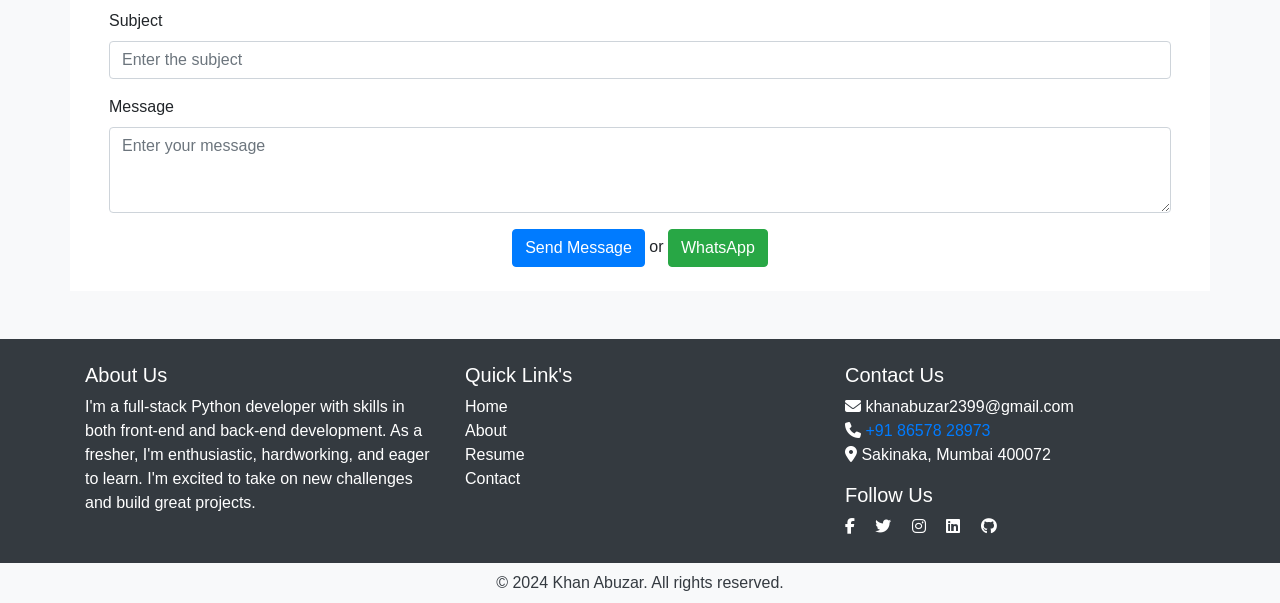
==== commit 04a0887b: "1 1" ====
--- a/index.html
+++ b/index.html
@@ -1,306 +1,397 @@
-<!DOCTYPE html>
+<!doctype html>
 <html lang="en">
 
 <head>
-  <meta charset="UTF-8">
-  <meta name="viewport" content="width=device-width, initial-scale=1.0">
-  <link rel="stylesheet" href="https://cdnjs.cloudflare.com/ajax/libs/font-awesome/6.5.2/css/all.min.css">
-  <link href="https://cdn.jsdelivr.net/npm/bootstrap@5.0.2/dist/css/bootstrap.min.css" rel="stylesheet">
-  <!-- <link rel="stylesheet" href="style.css"> -->
-
-  <title>Portfolio</title>
-  <link rel="stylesheet" href="style.css">
+    <meta charset="utf-8">
+    <meta name="viewport" content="width=device-width, initial-scale=1, shrink-to-fit=no">
+    <link rel="stylesheet" href="https://cdn.jsdelivr.net/npm/bootstrap@4.0.0/dist/css/bootstrap.min.css"
+        integrity="sha384-Gn5384xqQ1aoWXA+058RXPxPg6fy4IWvTNh0E263XmFcJlSAwiGgFAW/dAiS6JXm" crossorigin="anonymous">
+    <link rel="stylesheet" href="https://cdn.jsdelivr.net/npm/bootstrap@4.1.3/dist/css/bootstrap.min.css"
+        integrity="sha384-MCw98/SFnGE8fJT3GXwEOngsV7Zt27NXFoaoApmYm81iuXoPkFOJwJ8ERdknLPMO" crossorigin="anonymous">
+
+    <link rel="stylesheet" href="https://cdnjs.cloudflare.com/ajax/libs/font-awesome/6.5.2/css/all.min.css">
+    <title>Khan Abuzar</title>
+    <style>
+        html {
+            scroll-behavior: smooth;
+            
+        }
+        h1,
+        h2 {
+            text-shadow: 0 -1px 1px #7f7f7f, 0 2px 10px rgba(127, 127, 127, .7);
+        }
+
+        .card {
+            margin-bottom: 20px;
+        }
+
+        .card-img-top {
+            height: auto;
+            max-width: 100%;
+        }
+
+        #nav:hover {
+            color: rgb(212, 212, 212);
+        }
+
+        #card {
+            transition: transform 0.3s ease;
+        }
+
+        #card:hover {
+            transform: translateY(-20px);
+        }
+    </style>
 </head>
 
 <body class="bg-light">
-  <div class="container-fluid row bg-muted">
-    <div class="col sidebar ">
-      <div><img src="images/me.png" alt="Khan Abuzar" class="mt-2" style="width: 100%;height: 100%;"></div>
-      <div><a href="#home" class="text-decoration-none">
-          <h3 class="text-white m-2">Khan Abuzar</h3>
-        </a></div>
-      <div class="d-flex justify-content-evenly p-2">
-        <a href="https://www.instagram.com/_khan._.abuzar?igsh=NXJ3Nm5ucWswZ2F3" target="_blank" class="text-white"><i
-            class="fab fa-instagram"></i></a>
-        <a href="https://www.facebook.com/khanabuzar2399?mibextid=ZbWKwL" target="_blank" class="text-white"><i
-            class="fab fa-facebook"></i></a>
-        <a href="https://x.com/khanabuzar2399?t=Pi8Bt6hVLqm0GGHhpwxqOA&s=08" target="_blank" class="text-white"><i
-            class="fab fa-twitter"></i></a>
-        <a href="https://www.linkedin.com/in/khan-abuzar-1356752b1" target="_blank" class="text-white"><i
-            class="fab fa-linkedin"></i></a>
-        <a href="https://github.com/khanabuzar-2399" target="_blank" class="text-white"><i
-            class="fab fa-github"></i></a>
-      </div>
-      <div>
-        <ul class="nav flex-column d-flex justify-content-evenly">
-          <li class="nav-item m-2">
-            <a class="nav-link text-white list-group-item-action" href="#home"><i class="fas fa-home"></i> Home</a>
-          </li>
-          <li class="nav-item m-2">
-            <a class="nav-link text-white list-group-item-action" href="#about"><i class="far fa-user"></i> About</a>
-          </li>
-          <li class="nav-item m-2">
-            <a class="nav-link text-white list-group-item-action" href="#resume"><i class="far fa-file-alt"></i>
-              Resume</a>
-          </li>
-          <li class="nav-item m-2">
-            <a class="nav-link text-white list-group-item-action" href="#contact"><i class="far fa-address-book"></i>
-              Contact</a>
-          </li>
-          <li class="nav-item m-2">
-            <a class="nav-link text-white list-group-item-action" href="#footer"><i class="far fa-address-book"></i>
-              Footer</a>
-          </li>
-        </ul>
-      </div>
-    </div>
-    <div class="col content-area ">
-      <section id="home" class="position-relative">
-        <img src="images/1.jpg" alt="Home" style="width: 1119px; height: 607px;">
-        <h1 id="text" class="position-absolute translate-middle text-white ">Khan Abuzar</h1>
-        <div class="animated-text position-absolute translate-middle" id="text2">
-          I am <span></span>
+
+    <!-- navbar -->
+    <div class="container-fluid">
+        <nav class="navbar navbar-expand-lg navbar-light bg-light">
+            <a class="navbar-brand" href="#"><img src="images/logo.png" height="70px" width="auto" alt=""></a>
+            <button class="navbar-toggler" type="button" data-toggle="collapse" data-target="#navbarSupportedContent"
+                aria-controls="navbarSupportedContent" aria-expanded="false" aria-label="Toggle navigation">
+                <span class="navbar-toggler-icon"></span>
+            </button>
+            <div class="collapse navbar-collapse justify-content-center" id="navbarSupportedContent">
+
+                <ul class="navbar-nav p-2">
+                    <li class="nav-item">
+                        <a class="nav-link mx-4" href="index.html">
+                            <h2 id="nav">Home</h2>
+                        </a>
+                    </li>
+                    <li class="nav-item">
+                        <a class="nav-link mx-4" href="#about">
+                            <h2 id="nav">About</h2>
+                        </a>
+                    </li>
+                    <li class="nav-item">
+                        <a class="nav-link mx-4" href="#resume">
+                            <h2 id="nav">Resume</h2>
+                        </a>
+                    </li>
+                    <li class="nav-item">
+                        <a class="nav-link mx-4" href="#contact">
+                            <h2 id="nav">Contact</h2>
+                        </a>
+                    </li>
+                </ul>
+            </div>
+        </nav>
+    </div>
+
+
+    <!-- text -->
+    <div class="text-center my-4">
+        <h1><b class="text-danger">KHAN ABUZAR ALI</b></h1>
+        <h1 class="text-secondary">A full stack python developer</h1>
+    </div>
+
+    <!-- rowsssss -->
+    <div class="container-fluid mt-4">
+
+        <!-- first row -->
+        <div class="row d-flex justify-content-center font-weight-bold">
+            <div class="col-md-4 mb-4" id="card">
+                <div class="card shadow p-3 bg-white rounded">
+                    <img class="card-img-top" src="images/java.jpg" alt="Description of image">
+                    <div class="card-body">
+                        <p class="card-text">
+                        <ul>
+                            <li>Object-Oriented Language</li>
+                            <li>Platform Independence</li>
+                            <li>Robust Standard Library</li>
+                        </ul>
+                        </p>
+                    </div>
+                </div>
+            </div>
+            <div class="col-md-4 mb-4" id="card">
+                <div class="card shadow p-3 bg-white rounded">
+                    <img class="card-img-top" src="images/python.jpg" alt="Description of image">
+                    <div class="card-body">
+                        <p class="card-text">
+                        <ul>
+                            <li>Readable and Concise Syntax</li>
+                            <li>Dynamic Typing, Interpreted Language</li>
+                            <li>Extensive Standard Library</li>
+                        </ul>
+                        </p>
+                    </div>
+                </div>
+            </div>
         </div>
-      </section>
-      <section id="about" class="m-4 p-3">
-        <h2><b class="text-primary">About</b></h2>
-        <p>A recently graduated student equipped with theoretical knowledge and practical skills acquired through
-          academic pursuits, ready to embark on a journey towards professional endeavors with a fresh perspective and
-          eagerness to contribute.</p>
-        <div class="row mt-4 py-4">
-          <div class="col-5 px-4"><img src="images/abuzar.jpeg" alt="Khan Abuzar" style="width: 350px; height: 400px;">
-          </div>
-          <div class="col">
-            <h2>Programmer & Web Developer</h2>
-            <p>Crafting digital experiences, programmers and web developers shape the future through lines of code.</p>
-            <ul class="py-4">
-              <li class="p-2"><b>Birthday :</b> 14 june 2004</li>
-              <li class="p-2"><b>Website :</b> www.example.com</li>
-              <li class="p-2"><b>Gmail :</b> khanabuzar2399@gmail.com</li>
-              <li class="p-2"><b>Phone :</b> +91 86578 28973</li>
-              <li class="p-2"><b>City :</b> Mumbai</li>
-              <li class="p-2"><b>Degree :</b> BSc(Information Technology)</li>
-            </ul>
-          </div>
+
+
+
+        <!-- second row -->
+
+        <div class="row container-fluid m-auto d-flex justify-content-center font-weight-bold">
+            <div class="col-md-3 shadow p-3 mb-5 bg-white rounded mx-3" id="card">
+                <div class="card">
+                    <img class="card-img-top" src="images/html.png" alt="Card image cap">
+                    <div class="card-body">
+                        <p class="card-text">
+                        <ul>
+                            <li>Basic Structure and Semantics</li>
+                            <li>Incorporation of Multimedia</li>
+                            <li>Form Handling</li>
+                        </ul>
+                        </p>
+                    </div>
+                </div>
+            </div>
+            <div class="col-md-3 shadow p-3 mb-5 bg-white rounded mx-3" id="card">
+                <div class="card">
+                    <img class="card-img-top" src="images/css.png" alt="Card image cap">
+                    <div class="card-body">
+                        <p class="card-text">
+                        <ul>
+                            <li>Styling and Layout</li>
+                            <li>Responsive Design</li>
+                            <li>Visual Effects and Transitions</li>
+                        </ul>
+                        </p>
+                    </div>
+                </div>
+            </div>
+            <div class="col-md-3 shadow p-3 mb-5 bg-white rounded mx-3" id="card">
+                <div class="card">
+                    <img class="card-img-top" src="images/bootstrap.png" alt="Card image cap">
+                    <div class="card-body">
+                        <p class="card-text">
+                        <ul>
+                            <li>Responsive Grid System</li>
+                            <li>Predefined Components</li>
+                            <li>Utility Classes</li>
+                        </ul>
+                        </p>
+                    </div>
+                </div>
+            </div>
         </div>
-        <div class="container-fluid bg-muted">
-          <h2><b class="text-primary">Skills</b></h2>
-          <p></p>
-          <p><b>Proficiency in web development technologies including HTML, CSS, and JavaScript for creating interactive
-              and visually appealing websites.</b></p>
-          <div class="container">
-            <div class="row">
-              <div class="col-md-6">
-                <div class="skill">
-                  <div class="skill-name">HTML</div>
-                  <div class="progress">
-                    <div class="progress-bar" role="progressbar" style="width: 90%;" aria-valuenow="90"
-                      aria-valuemin="0" aria-valuemax="100"></div>
-                  </div>
-                </div>
-                <div class="skill">
-                  <div class="skill-name">CSS</div>
-                  <div class="progress">
-                    <div class="progress-bar" role="progressbar" style="width: 80%;" aria-valuenow="80"
-                      aria-valuemin="0" aria-valuemax="100"></div>
-                  </div>
-                </div>
-                <div class="skill">
-                  <div class="skill-name">JavaScript</div>
-                  <div class="progress">
-                    <div class="progress-bar" role="progressbar" style="width: 50%;" aria-valuenow="75"
-                      aria-valuemin="0" aria-valuemax="100"></div>
-                  </div>
-                </div>
-                <div class="skill">
-                  <div class="skill-name">Core Java</div>
-                  <div class="progress">
-                    <div class="progress-bar" role="progressbar" style="width: 100%;" aria-valuenow="75"
-                      aria-valuemin="0" aria-valuemax="100"></div>
-                  </div>
-                </div>
-                <div class="skill">
-                  <div class="skill-name">Bootstrap</div>
-                  <div class="progress">
-                    <div class="progress-bar" role="progressbar" style="width: 90%;" aria-valuenow="75"
-                      aria-valuemin="0" aria-valuemax="100"></div>
-                  </div>
-                </div>
-                <div class="skill">
-                  <div class="skill-name">MySQL</div>
-                  <div class="progress">
-                    <div class="progress-bar" role="progressbar" style="width: 85%;" aria-valuenow="75"
-                      aria-valuemin="0" aria-valuemax="100"></div>
-                  </div>
-                </div>
-                <div class="skill">
-                  <div class="skill-name">MongoDB</div>
-                  <div class="progress">
-                    <div class="progress-bar" role="progressbar" style="width: 65%;" aria-valuenow="80"
-                      aria-valuemin="0" aria-valuemax="100"></div>
-                  </div>
-                </div>
-              </div>
-            </div>
-          </div>
+
+        <!-- third row -->
+        <div class="row container-fluid m-auto d-flex justify-content-center">
+            <div class="col-md-4 shadow p-3 mb-5 bg-white rounded mx-3" id="card">
+                <div class="card p-2">
+                    <img class="card-img-top" src="images/mysql.png" alt="Card image cap">
+                    <div class="card-body">
+                        <p class="card-text">
+                        <ul class="font-weight-bold">
+                            <li>Relational Database Management System (RDBMS)</li>
+                            <li>Open Source and Community-Driven</li>
+                            <li>Scalability and Performance</li>
+                        </ul>
+                        </p>
+                    </div>
+                </div>
+            </div>
         </div>
-      </section>
-
-      <section id="resume" class="mt-4 p-4 container-fluid" style="background-color: rgb(170, 252, 225);">
-
-        <div class="container">
-          <h2 class="text-primary"><b>Resume</b></h2>
-          <hr>
-          <div class="row">
-            <div class="col-md-6">
-              <h3>Personal Details</h3>
-              <p><strong>Current Location:</strong> Mumbai</p>
-              <p><strong>Email:</strong> khanabuzar2399@gmail.com</p>
-              <p><strong>Phone:</strong> +91 86578 28973</p>
-              <p><strong>Martial Status:</strong> Single/unmarried</p>
-              <p><strong>Address:</strong> Sakinaka Kurla Andheri Road Mumbai 4000072</p>
-            </div>
-            <div class="col-md-6">
-              <h3>Education</h3>
-              <p><strong>Class X Board:</strong> Maharashtra, Medium: Urdu, Year of Passing: 2019, Grade: 71.20%</p>
-              <p><strong>Class XII Board:</strong> Maharashtra, Medium: English, Year of Passing: 2021, Grade: 73.67%
-              </p>
-              <p><strong>College:</strong> S.M Shetty College, Course: BSc. IT (Information Technology), Year of
-                Passing: 2024, Grade: CGPA 7.67</p>
-            </div>
-          </div>
-          <hr>
-          <div class="row">
-            <div class="col-md-6">
-              <h3>Skills</h3>
-              <ul>
-                <li>Programming Languages: Java, Python, JavaScript</li>
-                <li>Web Development: HTML/CSS, Bootstrap, React</li>
-                <li>Databases: SQL, MongoDB</li>
-                <li>Other: Git, Linux</li>
-              </ul>
-            </div>
-            <div class="col-md-6">
-              <h3>Status</h3>
-              <p><strong>Status:</strong> Fresher</p>
-            </div>
-          </div>
-          <hr>
-          <div class="row">
-            <div class="col-md-12">
-              <h3>Project</h3>
-              <p><strong>Title:</strong> Online Piyush Medical Store</p>
-              <p><strong>Description:</strong> Developed an online medical store system to facilitate easy purchase of
-                medicines and healthcare products. Implemented features such as user registration, product catalog,
-                shopping cart, and online payment integration. Utilized technologies like HTML, CSS, JavaScript,
-                and MySQL.</p>
-              <hr>
-              <p><strong>Title:</strong> Simple Calculator (HTML, CSS, Bootstrap, JavaScript)</p>
-              <p><strong>Link:</strong> <a href="https://khanabuzar-2399.github.io/Simple-Calculator/"
-                  target="_blank">https://khanabuzar-2399.github.io/Simple-Calculator/</a></p>
-              <p><strong>Description:</strong> A calculator project involves building a functional web application that
-                performs basic arithmetic operations such as addition, subtraction, multiplication, and
-                division. It typically includes a user interface with numeric buttons and a display to show input and
-                results dynamically. Enhancing skills using JavaScript in this project involves implementing features
-                like: Event Handling, Expression Parsing, Error Handling, User Interface Interactivity, </p>
-            </div>
-          </div>
-        </div>
-      </section>
-
-
-
-      <div
-        class="bg-white m-4 shadow row no-gutters border rounded overflow-hidden flex-md-row mb-4 shadow-sm h-md-250 position-relative">
+
+    </div>
+
+
+    <!-- about  -->
+    <div class="container">
+        <section id="about" class="m-4 p-3">
+            <h2><b class="text-secondary">About Me</b></h2>
+            <p>A recently graduated student equipped with theoretical knowledge and practical skills acquired through
+                academic pursuits, ready to embark on a journey towards professional endeavors with a fresh perspective
+                and
+                eagerness to contribute.</p>
+            <div class="row mt-4 py-4">
+                <div class="col-5 px-4"><img src="images/abuzar.jpeg" alt="Khan Abuzar"
+                        style="width: 320px; height: 400px;">
+                </div>
+                <div class="col">
+                    <h2 class="mt-2">Full-Stack Python Developer</h2>
+                    <p>Crafting digital experiences, programmers and web developers shape the future through lines of
+                        code.</p>
+                    <ul class="py-4">
+                        <li class="p-2"><b>Birthday :</b> 14 june 2004</li>
+                        <li class="p-2"><b>Website :</b> www.example.com</li>
+                        <li class="p-2"><b>Gmail :</b> khanabuzar2399@gmail.com</li>
+                        <li class="p-2"><b>Phone :</b> +91 86578 28973</li>
+                        <li class="p-2"><b>City :</b> Mumbai</li>
+                        <li class="p-2"><b>Degree :</b> BSc(Information Technology)</li>
+                    </ul>
+                </div>
+            </div>
+        </section>
+
+
+    </div>
+
+    <!-- Resume  -->
+    <div class="container-fluid">
+
+        <section id="resume" class="mt-4 p-4 container-fluid" style="background-color: rgb(170, 252, 225);">
+
+            <div class="container">
+                <h2 class="text-success"><b>Resume</b></h2>
+                <hr>
+                <div class="row">
+                    <div class="col-md-6">
+                        <h3>Personal Detail's</h3>
+                        <p><strong>Current Location:</strong> Mumbai</p>
+                        <p><strong>Email:</strong> khanabuzar2399@gmail.com</p>
+                        <p><strong>Phone:</strong> +91 86578 28973</p>
+                        <p><strong>Martial Status:</strong> Single/unmarried</p>
+                        <p><strong>Address:</strong> Sakinaka Kurla Andheri Road Mumbai 400072</p>
+                    </div>
+                    <div class="col-md-6">
+                        <h3>Education</h3>
+                        <p><strong>Class X Board:</strong> Maharashtra, Medium: Urdu, Year of Passing: 2019, Grade:
+                            71.20%</p>
+                        <p><strong>Class XII Board:</strong> Maharashtra, Medium: English, Year of Passing: 2021, Grade:
+                            73.67%
+                        </p>
+                        <p><strong>College:</strong> S.M Shetty College, Course: BSc. IT (Information Technology), Year
+                            of
+                            Passing: 2024, Grade: CGPA 7.68</p>
+                    </div>
+                </div>
+                <hr>
+                <div class="row">
+                    <div class="col-md-6">
+                        <h3>Skill's</h3>
+                        <ul>
+                            <li>Programming Languages: C, C++, Java, Python, JavaScript</li>
+                            <li>Web Development: HTML/CSS, Bootstrap, React</li>
+                            <li>Databases: SQL, MySQL, MongoDB</li>
+                            <li>Other: Git, Linux</li>
+                        </ul>
+                    </div>
+                    <div class="col-md-6">
+                        <h3>Status</h3>
+                        <p><strong>Status:</strong> Fresher</p>
+                    </div>
+                </div>
+                <hr>
+                <div class="row">
+                    <div class="col-md-12">
+                        <h3>Project's</h3>
+                        <p><strong>Title:</strong> <b>Online Piyush Medical Store</b></p>
+                        <p><strong>Link:</strong> <a href="#" target="_blank">Coming Soon...!</a></p>
+                        <p><strong>Description:</strong> Developed an online medical store system to facilitate easy
+                            purchase of
+                            medicines and healthcare products. Implemented features such as user registration, product
+                            catalog,
+                            shopping cart, and online payment integration. Utilized technologies like HTML, CSS,
+                            JavaScript,
+                            and MySQL.</p>
+                    </div>
+                </div>
+            </div>
+        </section>
+
+    </div>
+    <!-- contac  -->
+
+    <div class="container bg-white shadow mb-4 ">
         <section id="contact" class="mt-4 p-4">
-          <h2><b class="text-primary">Contact</b></h2>
-          <form action="https://formsubmit.co/khanabuzar2399@gmail.com" method="POST">
-            <div class="mb-3 row">
-              <div class="col-md-6 mb-3 mb-md-0">
-                <label for="name" class="form-label">Name</label>
-                <input type="text" name="name" class="form-control" id="name" placeholder="Enter your name" required>
-              </div>
-              <div class="col-md-6">
-                <label for="email" class="form-label">Email address</label>
-                <input type="email" name="email" class="form-control" id="email" placeholder="name@example.com"
-                  required>
-              </div>
-            </div>
-            <div class="mb-3">
-              <label for="subject" class="form-label">Subject</label>
-              <input type="text" name="subject" class="form-control" id="subject" placeholder="Enter the subject"
-                required>
-            </div>
-            <div class="mb-3">
-              <label for="message" class="form-label">Message</label>
-              <textarea class="form-control" id="message" name="message" rows="3" placeholder="Enter your message"
-                required></textarea>
-            </div>
-            <div class="text-center">
-              <button type="submit" class="btn btn-primary rounded-pill">Send Message</button> or 
-              <button type="submit" class="btn btn-success rounded-pill"><a href="https://wa.me/+918657828973" class="text-decoration-none text-white">WhatsApp</a></button>
-              <input type="hidden" name="_template" value="table">
-            </div>
-          </form>
+            <h2><b class="text-secondary">Contact</b></h2>
+            <form action="https://formsubmit.co/khanabuzar2399@gmail.com" method="POST">
+                <div class="mb-3 row">
+                    <div class="col-md-6 mb-3 mb-md-0">
+                        <label for="name" class="form-label">Name</label>
+                        <input type="text" name="name" class="form-control" id="name" placeholder="Enter your name"
+                            required>
+                    </div>
+                    <div class="col-md-6">
+                        <label for="email" class="form-label">Email address</label>
+                        <input type="email" name="email" class="form-control" id="email" placeholder="name@example.com"
+                            required>
+                    </div>
+                </div>
+                <div class="mb-3">
+                    <label for="subject" class="form-label">Subject</label>
+                    <input type="text" name="subject" class="form-control" id="subject" placeholder="Enter the subject"
+                        required>
+                </div>
+                <div class="mb-3">
+                    <label for="message" class="form-label">Message</label>
+                    <textarea class="form-control" id="message" name="message" rows="3" placeholder="Enter your message"
+                        required></textarea>
+                </div>
+                <div class="text-center">
+                    <button type="submit" class="btn btn-primary rounded-pill">Send Message</button> or
+                    <button type="submit" class="btn btn-success rounded-pill"><a href="https://wa.me/+918657828973"
+                            class="text-decoration-none text-white" target="_blank">WhatsApp</a></button>
+                    <input type="hidden" name="_template" value="table">
+                </div>
+            </form>
         </section>
-      </div>
-
-      <div class="container-" id="footer">
-        <footer style="background-color: #eee6d3;">
-          <div class="container p-4">
-            <div class="row">
-              <div class="col-lg-6 col-md-12 mb-4">
-                <h5 class="mb-3 text-dark">footer content</h5>
-                <p>
-                  Lorem ipsum dolor sit amet consectetur, adipisicing elit. Iste atque ea quis
-                  molestias. Fugiat pariatur maxime quis culpa corporis vitae repudiandae aliquam
-                  voluptatem veniam, est atque cumque eum delectus sint!
-                </p>
-              </div>
-              <div class="col-lg-3 col-md-6 mb-4">
-                <h5 class="mb-3 text-dark">links</h5>
-                <ul class="list-unstyled mb-0">
-                  <li class="mb-1">
-                    <a href="#!" style="color: #4f4f4f;">FAQ</a>
-                  </li>
-                  <li class="mb-1">
-                    <a href="#!" style="color: #4f4f4f;">Classes</a>
-                  </li>
-                  <li class="mb-1">
-                    <a href="#!" style="color: #4f4f4f;">Pricing</a>
-                  </li>
-                  <li>
-                    <a href="#!" style="color: #4f4f4f;">Safety</a>
-                  </li>
-                </ul>
-              </div>
-              <div class="col-lg-3 col-md-6 mb-4">
-                <h5 class="mb-1 text-dark">opening hours</h5>
-                <table class="table" style="border-color: #666;">
-                  <tbody>
-                    <tr>
-                      <td>Mon - Fri:</td>
-                      <td>8am - 9pm</td>
-                    </tr>
-                    <tr>
-                      <td>Sat - Sun:</td>
-                      <td>8am - 1am</td>
-                    </tr>
-                  </tbody>
-                </table>
-              </div>
-            </div>
-          </div>
-          <div class="text-center p-3" style="background-color: rgba(0, 0, 0, 0.2);">
-            © 2024 Copyright:
-            <a class="text-dark" href="#">Khan Abuzar</a>
-          </div>
+    </div>
+
+    <!-- footer  -->
+
+    <div>
+        <footer class="bg-dark text-white mt-5">
+            <div class="container py-4">
+                <div class="row">
+                    <div class="col-md-4">
+
+                        <h5>About Us</h5>
+                        <p>I'm a full-stack Python developer with skills in both front-end and back-end development. As
+                            a fresher, I'm enthusiastic, hardworking, and eager to learn. I'm excited to take on new
+                            challenges and build great projects.</p>
+                    </div>
+                    <div class="col-md-4">
+                        <h5>Quick Link's</h5>
+                        <ul class="list-unstyled">
+                            <li><a href="/index.html" class="text-white">Home</a></li>
+                            <li><a href="#about" class="text-white">About</a></li>
+                            <li><a href="#resume" class="text-white">Resume</a></li>
+                            <li><a href="#contact" class="text-white">Contact</a></li>
+                        </ul>
+                    </div>
+                    <div class="col-md-4">
+                        <h5>Contact Us</h5>
+                        <ul class="list-unstyled">
+                            <li><i class="fas fa-envelope"></i> khanabuzar2399@gmail.com</li>
+                            <li><i class="fas fa-phone"></i> <a href="tel://918657828973">+91 86578 28973</a></li>
+                            <li><i class="fas fa-map-marker-alt"></i> Sakinaka, Mumbai 400072</li>
+                        </ul>
+                        <h5>Follow Us</h5>
+                        <a href="https://www.facebook.com/khanabuzar2399?mibextid=ZbWKwL" target="_blank"
+                            class="text-white mr-3"><i class="fab fa-facebook-f"></i></a>
+                        <a href="https://x.com/khanabuzar2399?t=Pi8Bt6hVLqm0GGHhpwxqOA&s=08" target="_blank"
+                            class="text-white mr-3"><i class="fab fa-twitter"></i></a>
+                        <a href="https://www.instagram.com/_khan._.abuzar?igsh=NXJ3Nm5ucWswZ2F3" target="_blank"
+                            class="text-white mr-3"><i class="fab fa-instagram"></i></a>
+                        <a href="https://www.linkedin.com/in/khan-abuzar-1356752b1" target="_blank"
+                            class="text-white mr-3"><i class="fab fa-linkedin"></i></a>
+                        <a href="https://github.com/khanabuzar-2399" target="_blank" class="text-white"><i
+                                class="fab fa-github"></i></a>
+                    </div>
+                </div>
+            </div>
+            <div class="bg-light text-dark text-center py-2">
+                <p class="mb-0">© 2024 Khan Abuzar. All rights reserved.</p>
+            </div>
         </footer>
-      </div>
-    </div>
-  </div>
-
-  <script src="https://cdn.jsdelivr.net/npm/bootstrap@5.0.2/dist/js/bootstrap.bundle.min.js"></script>
+    </div>
+
+    <div>
+        <button type="button " class="btn btn-secondary fixed-bottom mb-4 ml-4"
+            style="width: 50px; height: 50px; left: 1250px;"><a href="#"
+                class="text-white stretched-link">Top</a></button>
+    </div>
+
+
+    <script src="https://code.jquery.com/jquery-3.2.1.slim.min.js"
+        integrity="sha384-KJ3o2DKtIkvYIK3UENzmM7KCkRr/rE9/Qpg6aAZGJwFDMVNA/GpGFF93hXpG5KkN"
+        crossorigin="anonymous"></script>
+    <script src="https://cdn.jsdelivr.net/npm/popper.js@1.12.9/dist/umd/popper.min.js"
+        integrity="sha384-ApNbgh9B+Y1QKtv3Rn7W3mgPxhU9K/ScQsAP7hUibX39j7fakFPskvXusvfa0b4Q"
+        crossorigin="anonymous"></script>
+    <script src="https://cdn.jsdelivr.net/npm/bootstrap@4.0.0/dist/js/bootstrap.min.js"
+        integrity="sha384-JZR6Spejh4U02d8jOt6vLEHfe/JQGiRRSQQxSfFWpi1MquVdAyjUar5+76PVCmYl"
+        crossorigin="anonymous"></script>
 </body>
 
 </html>
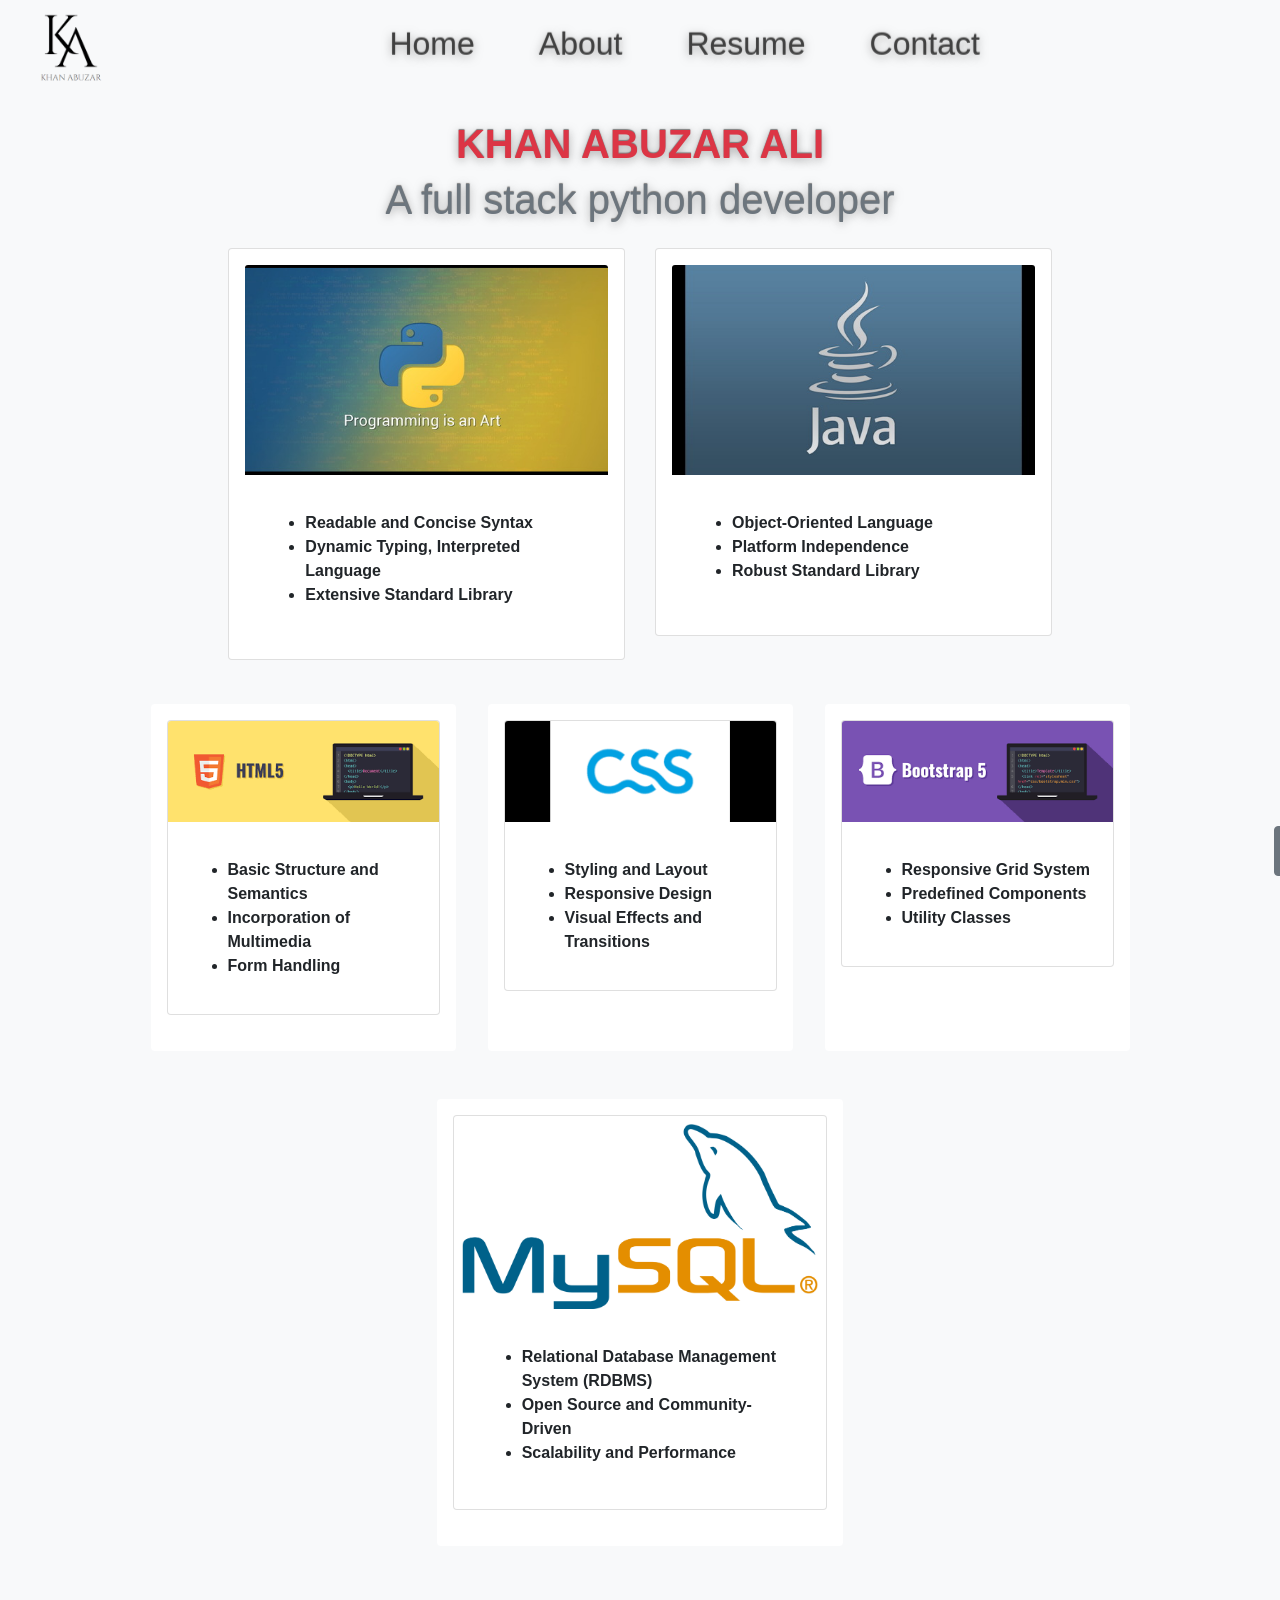
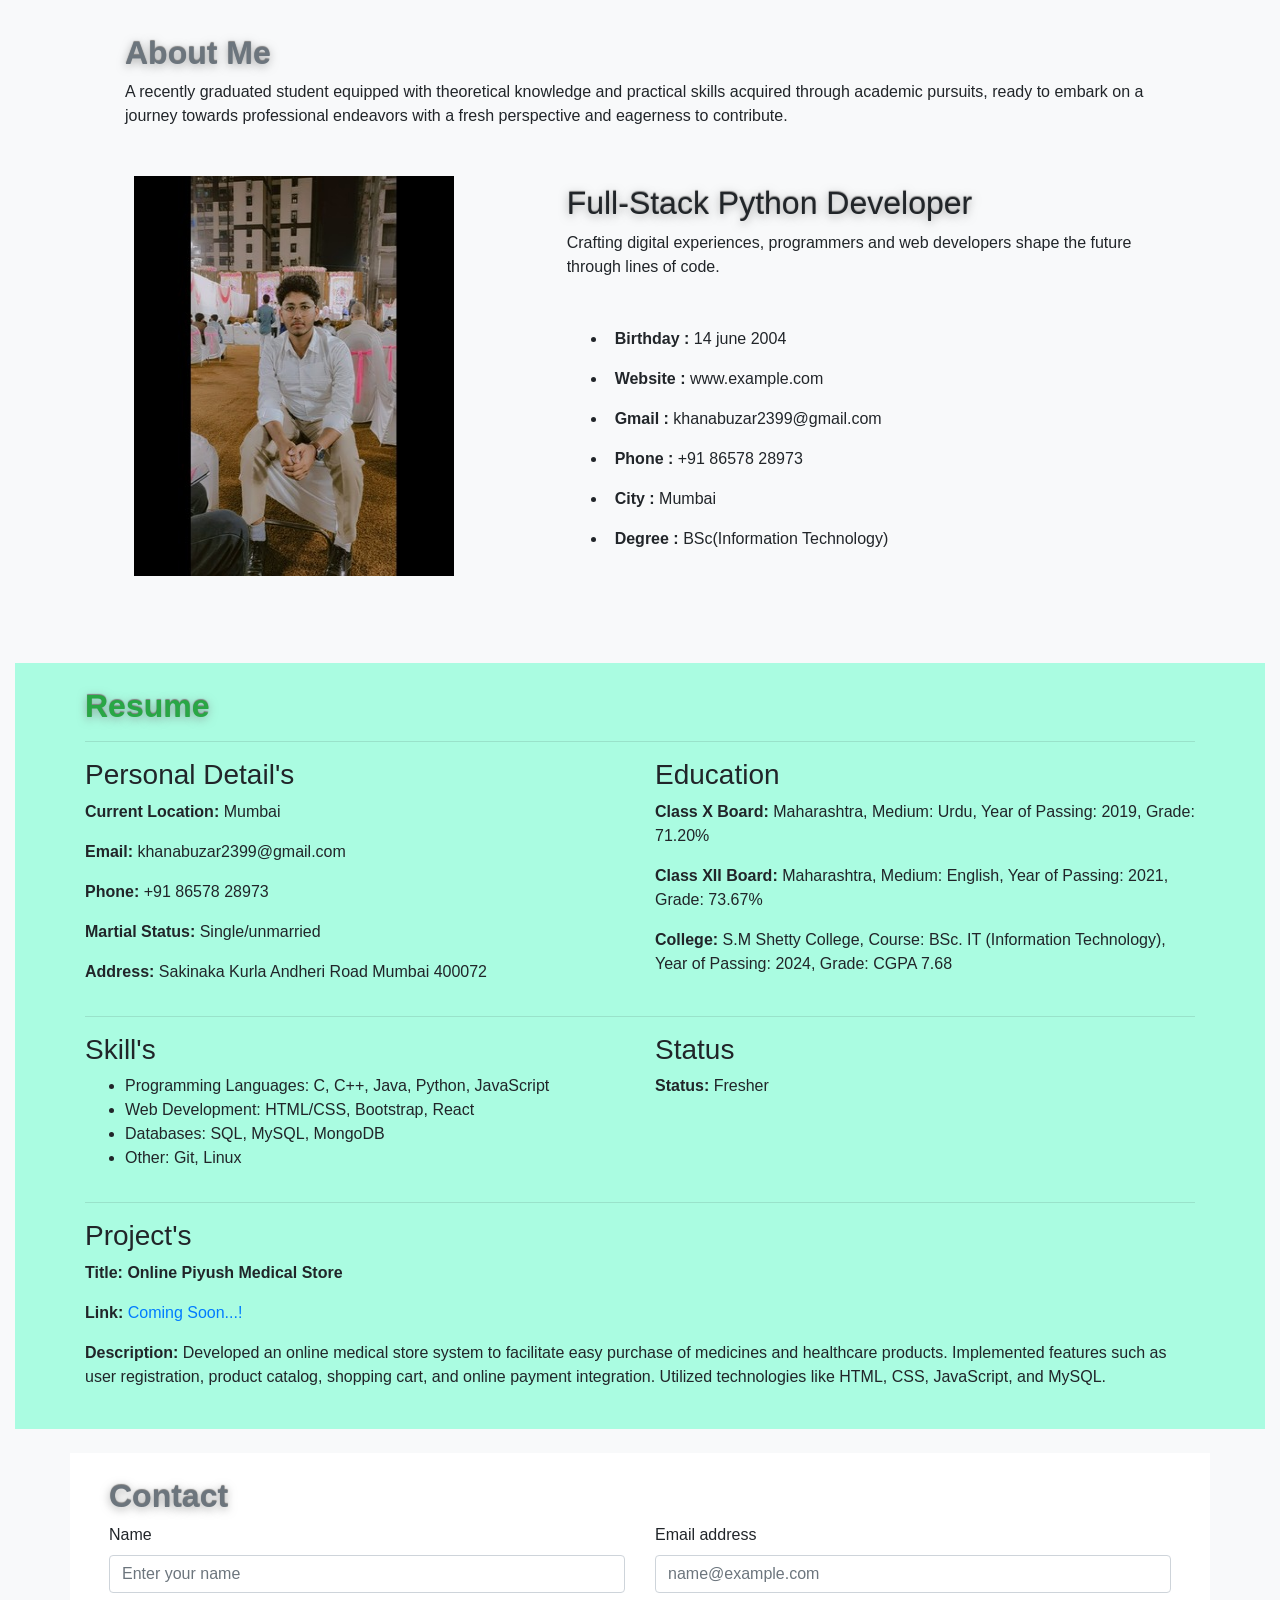
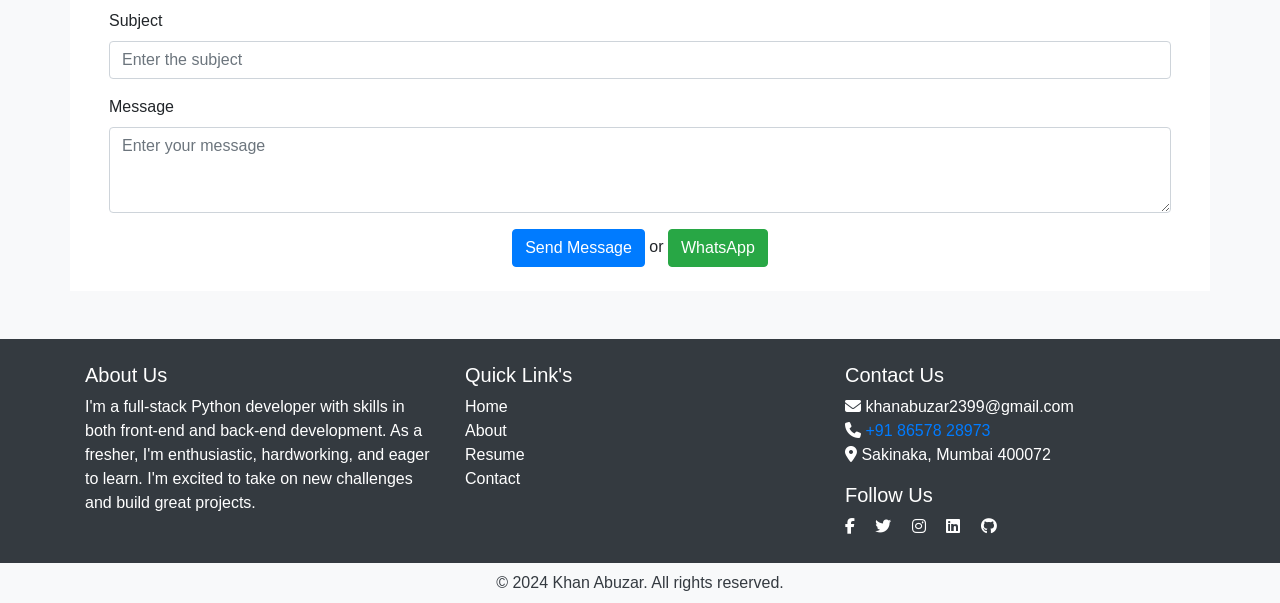
==== commit f8b58725: "done" ====
--- a/index.html
+++ b/index.html
@@ -14,8 +14,9 @@
     <style>
         html {
             scroll-behavior: smooth;
-            
-        }
+
+        }
+
         h1,
         h2 {
             text-shadow: 0 -1px 1px #7f7f7f, 0 2px 10px rgba(127, 127, 127, .7);
@@ -96,6 +97,21 @@
         <div class="row d-flex justify-content-center font-weight-bold">
             <div class="col-md-4 mb-4" id="card">
                 <div class="card shadow p-3 bg-white rounded">
+                    <img class="card-img-top" src="images/python.jpg" alt="Description of image">
+                    <div class="card-body">
+                        <p class="card-text">
+                        <ul>
+                            <li>Readable and Concise Syntax</li>
+                            <li>Dynamic Typing, Interpreted Language</li>
+                            <li>Extensive Standard Library</li>
+                        </ul>
+
+                        </p>
+                    </div>
+                </div>
+            </div>
+            <div class="col-md-4 mb-4" id="card">
+                <div class="card shadow p-3 bg-white rounded">
                     <img class="card-img-top" src="images/java.jpg" alt="Description of image">
                     <div class="card-body">
                         <p class="card-text">
@@ -104,20 +120,7 @@
                             <li>Platform Independence</li>
                             <li>Robust Standard Library</li>
                         </ul>
-                        </p>
-                    </div>
-                </div>
-            </div>
-            <div class="col-md-4 mb-4" id="card">
-                <div class="card shadow p-3 bg-white rounded">
-                    <img class="card-img-top" src="images/python.jpg" alt="Description of image">
-                    <div class="card-body">
-                        <p class="card-text">
-                        <ul>
-                            <li>Readable and Concise Syntax</li>
-                            <li>Dynamic Typing, Interpreted Language</li>
-                            <li>Extensive Standard Library</li>
-                        </ul>
+
                         </p>
                     </div>
                 </div>
@@ -343,7 +346,7 @@
                     <div class="col-md-4">
                         <h5>Quick Link's</h5>
                         <ul class="list-unstyled">
-                            <li><a href="/index.html" class="text-white">Home</a></li>
+                            <li><a href="index.html" class="text-white">Home</a></li>
                             <li><a href="#about" class="text-white">About</a></li>
                             <li><a href="#resume" class="text-white">Resume</a></li>
                             <li><a href="#contact" class="text-white">Contact</a></li>
